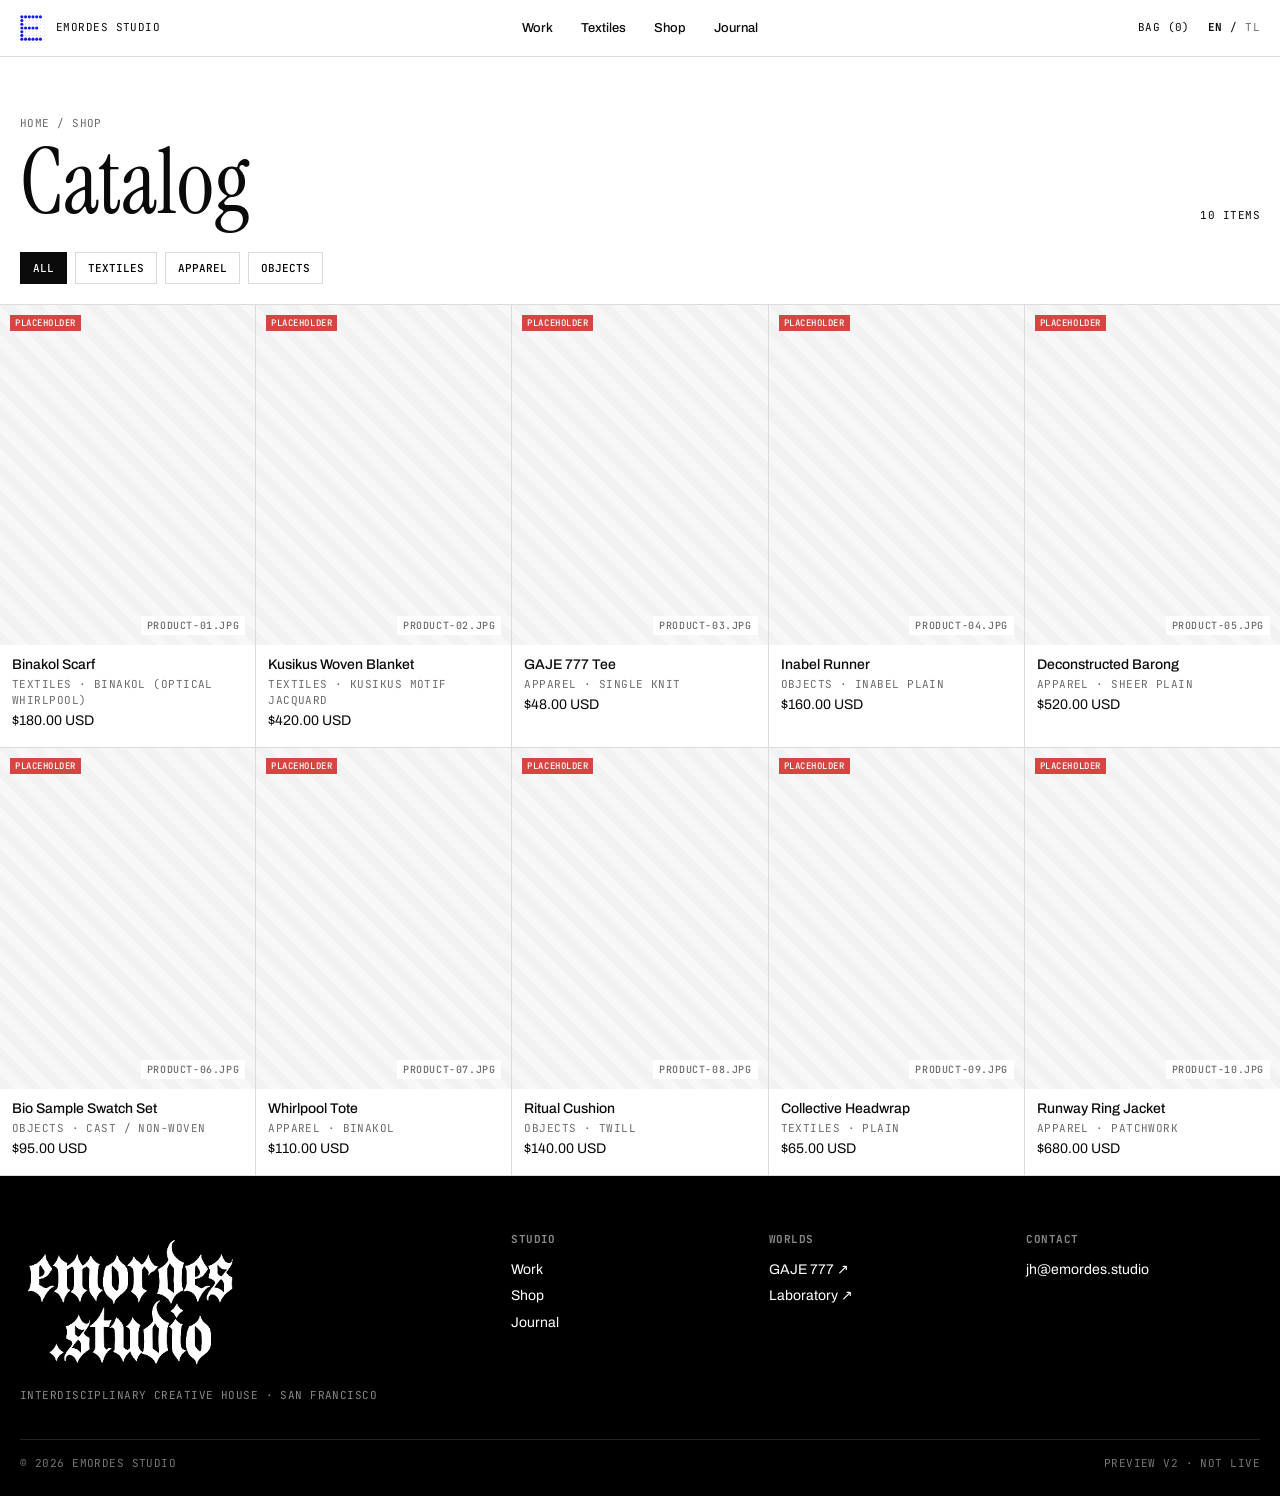
==== catalog.html @ fd935b76 "Emordes Studio preview v2 (APT style)" ====
<!doctype html>
<html lang="en">
<head>
<meta charset="utf-8">
<meta name="viewport" content="width=device-width,initial-scale=1">
<title>Shop · Emordes Studio</title>
<link rel="stylesheet" href="styles.css">
<script src="app.js" defer></script>
</head>
<body data-page="catalog">
<main id="main">
 <div class="pagehead"><div><p class="mono crumb"><a href="home.html">Home</a> / Shop</p><h1>Catalog</h1></div><span class="mono" id="count"></span></div>
 <div class="filters" role="group" aria-label="Filter by category">
  <button data-c="All">All</button><button data-c="Textiles">Textiles</button><button data-c="Apparel">Apparel</button><button data-c="Objects">Objects</button>
 </div>
 <div class="grid5" id="grid"></div>
</main>
</body>
</html>
---- styles.css ----
@import url('https://fonts.googleapis.com/css2?family=Archivo:wght@400;500;700;900&family=Instrument+Serif:ital@0;1&family=JetBrains+Mono:wght@400;500&display=swap');
:root{--bg:#fff;--g1:#F7F7F7;--g2:#F2F2F2;--ink:#0a0a0a;--mute:#6b6b6b;--line:#dcdcdc;--cobalt:#141BF2;--red:#D64541;
--sans:'Archivo',sans-serif;--mono:'JetBrains Mono',monospace;--serif:'Instrument Serif',serif}
*{box-sizing:border-box}
html{scroll-behavior:smooth}
body{margin:0;background:var(--bg);color:var(--ink);font-family:var(--sans);font-size:14px;line-height:1.45;-webkit-font-smoothing:antialiased}
a{color:inherit;text-decoration:none}
img{display:block;max-width:100%}
.mono{font-family:var(--mono);font-size:11px;letter-spacing:.04em;text-transform:uppercase}
.skip{position:absolute;left:-999px}.skip:focus{left:8px;top:8px;background:#000;color:#fff;padding:8px;z-index:99}
:focus-visible{outline:2px solid var(--cobalt);outline-offset:2px}

/* header */
.hdr{position:sticky;top:0;z-index:50;background:rgba(255,255,255,.96);backdrop-filter:blur(8px);border-bottom:1px solid var(--line)}
.hdr-in{display:grid;grid-template-columns:1fr auto 1fr;align-items:center;height:56px;padding:0 20px}
.mark{display:flex;align-items:center;gap:10px}
.mark svg{width:26px;height:26px}
.mark .mono{color:var(--ink)}
.nav{display:flex;gap:28px}
.nav a,.nav button{font:500 13px var(--sans);background:none;border:0;padding:4px 0;cursor:pointer;color:var(--ink);border-bottom:1px solid transparent}
.nav a:hover,.nav button:hover,.nav button[aria-expanded=true]{border-color:var(--ink)}
.util{display:flex;justify-content:flex-end;gap:18px;align-items:center}
.util .lang b{color:var(--ink)}.util .lang span{color:var(--mute)}
.burger{display:none;background:none;border:0;font:inherit;cursor:pointer}
.mega{position:absolute;left:0;right:0;top:56px;background:#fff;border-bottom:1px solid var(--line);display:none;grid-template-columns:repeat(4,1fr) 1.3fr;gap:24px;padding:28px 20px 36px}
.mega.open{display:grid;animation:drop .25s ease}
@keyframes drop{from{opacity:0;transform:translateY(-6px)}}
.mega h4{margin:0 0 14px;color:var(--mute)}
.mega ul{list-style:none;margin:0;padding:0;display:grid;gap:7px}
.mega li a{font-size:15px}.mega li a:hover{color:var(--cobalt)}
.mega .search{display:flex;border-bottom:1px solid var(--ink);align-items:center}
.mega .search input{flex:1;border:0;font:400 22px var(--serif);padding:6px 0;outline:none;background:none}
.mega .feat{background:var(--g2);aspect-ratio:4/3;position:relative;overflow:hidden}
.mega .feat img{width:100%;height:100%;object-fit:cover}
.mega .feat span{position:absolute;left:10px;bottom:10px;background:#fff;padding:3px 6px}

/* placeholders */
.ph{position:relative;background:repeating-linear-gradient(45deg,var(--g2) 0 10px,var(--g1) 10px 20px);overflow:hidden}
.ph>img{opacity:0}
.ph::after{content:attr(data-ph);position:absolute;inset:auto 10px 10px auto;font:500 10px var(--mono);letter-spacing:.06em;color:var(--mute);background:#fff;padding:3px 6px;text-transform:uppercase}

/* hero */
.hero{position:relative;height:calc(100vh - 56px);min-height:520px;max-height:900px;overflow:hidden;background:#111;color:#fff}
.hero .slide{position:absolute;inset:0;opacity:0;transition:opacity .9s ease}
.hero .slide.on{opacity:1}
.hero .slide img{width:100%;height:100%;object-fit:cover;transform:scale(1.04);transition:transform 6s ease}
.hero .slide.on img{transform:scale(1)}
.hero .slide::before{content:"";position:absolute;inset:0;background:linear-gradient(180deg,transparent 45%,rgba(0,0,0,.55));z-index:1}
.hero .tint{position:absolute;inset:0;background:var(--red);mix-blend-mode:multiply;opacity:.18;z-index:1}
.hero .cap{position:absolute;left:20px;right:20px;bottom:64px;z-index:2;display:flex;justify-content:space-between;align-items:flex-end;gap:20px}
.hero h2{font:400 clamp(44px,8vw,120px)/.9 var(--serif);margin:0;letter-spacing:-.01em}
.hero .cap a.btn{border:1px solid #fff;padding:10px 16px;white-space:nowrap}
.hero .cap a.btn:hover{background:#fff;color:#000}
.ind{position:absolute;left:20px;right:20px;bottom:24px;z-index:3;display:grid;grid-template-columns:repeat(3,1fr);gap:12px}
.ind button{background:none;border:0;color:#fff;text-align:left;padding:10px 0 0;cursor:pointer;position:relative;font:500 11px var(--mono);letter-spacing:.05em;text-transform:uppercase;opacity:.6}
.ind button::before{content:"";position:absolute;top:0;left:0;right:0;height:2px;background:rgba(255,255,255,.3)}
.ind button::after{content:"";position:absolute;top:0;left:0;height:2px;width:0;background:#fff}
.ind button.on{opacity:1}.ind button.on::after{animation:fill 6s linear forwards}
@keyframes fill{to{width:100%}}

/* sections */
.sec{padding:72px 20px}
.sec-h{display:flex;justify-content:space-between;align-items:baseline;margin-bottom:24px;gap:16px}
.sec-h h3{font:700 13px var(--sans);text-transform:uppercase;letter-spacing:.06em;margin:0}
.sec-h .ctrl button{background:#fff;border:1px solid var(--ink);width:36px;height:36px;cursor:pointer;font:16px var(--mono)}
.sec-h .ctrl button:hover{background:var(--ink);color:#fff}
.gray{background:var(--g2)}
.rail{display:grid;grid-auto-flow:column;grid-auto-columns:minmax(260px,22%);gap:12px;overflow-x:auto;scroll-snap-type:x mandatory;scrollbar-width:none;padding-bottom:4px}
.rail::-webkit-scrollbar{display:none}
.card{scroll-snap-align:start;background:#fff;display:flex;flex-direction:column}
.card .im{aspect-ratio:4/5;overflow:hidden}
.card .im img{width:100%;height:100%;object-fit:cover;transition:transform .6s ease}
.card:hover .im img{transform:scale(1.04)}
.card .meta{padding:12px;display:flex;justify-content:space-between;gap:8px;border-top:1px solid var(--line)}
.card .meta b{font-weight:500}

.tri{display:grid;grid-template-columns:repeat(3,1fr);gap:1px;background:var(--line);border-top:1px solid var(--line);border-bottom:1px solid var(--line)}
.tri a{background:#fff;position:relative;aspect-ratio:3/4;overflow:hidden;display:flex;flex-direction:column;justify-content:space-between;padding:20px}
.tri a .pv{position:absolute;inset:0;opacity:0;transition:opacity .4s ease}
.tri a .pv img,.tri a .pv video{width:100%;height:100%;object-fit:cover}
.tri a:hover .pv,.tri a:focus-visible .pv{opacity:1}
.tri a .t{position:relative;z-index:1;font:400 clamp(30px,3.4vw,52px)/1 var(--serif);transition:color .3s}
.tri a:hover .t,.tri a:hover .mono{color:#fff}
.tri a .mono{position:relative;z-index:1;transition:color .3s;display:flex;justify-content:space-between}

.state{position:relative;min-height:80vh;display:grid;place-items:center;overflow:hidden;background:var(--g1);perspective:1200px}
.swatch{position:absolute;width:min(46vw,440px);aspect-ratio:1;transform-style:preserve-3d;animation:spin 28s linear infinite}
.swatch i{position:absolute;inset:0;background:
 repeating-linear-gradient(90deg,rgba(214,69,65,.85) 0 6px,transparent 6px 14px,rgba(10,10,10,.85) 14px 16px,transparent 16px 24px),
 repeating-linear-gradient(0deg,rgba(20,27,242,.75) 0 4px,#efe9df 4px 12px,rgba(10,10,10,.6) 12px 13px,#efe9df 13px 22px);
 box-shadow:0 40px 80px rgba(0,0,0,.15)}
.swatch i:nth-child(2){transform:rotateY(90deg) scale(.9);opacity:.5}
@keyframes spin{from{transform:rotateX(62deg) rotateZ(0)}to{transform:rotateX(62deg) rotateZ(360deg)}}
.state blockquote{position:relative;z-index:1;margin:0;text-align:center;font:400 clamp(40px,6.5vw,96px)/.98 var(--serif);max-width:12ch;mix-blend-mode:multiply}
.state blockquote em{color:var(--red)}
.state .mono{position:absolute;bottom:24px;left:20px;right:20px;display:flex;justify-content:space-between;z-index:1}

.look{display:grid;grid-template-columns:1.2fr 1fr;gap:0;border-top:1px solid var(--line)}
.look .im{position:relative;min-height:640px}
.look .im img{position:absolute;inset:0;width:100%;height:100%;object-fit:cover}
.look .im .dot{position:absolute;width:22px;height:22px;border-radius:50%;background:#fff;border:6px solid var(--cobalt);z-index:2}
.look .list{padding:48px 40px;display:flex;flex-direction:column}
.look h3{font:400 52px/1 var(--serif);margin:0 0 32px}
.look ol{list-style:none;margin:0;padding:0;border-top:1px solid var(--ink)}
.look li a{display:grid;grid-template-columns:64px 1fr auto;gap:16px;align-items:center;padding:14px 0;border-bottom:1px solid var(--line)}
.look li a:hover{background:var(--g1)}
.look li .th{aspect-ratio:1}.look li .th img{width:100%;height:100%;object-fit:cover}

/* catalog */
.filters{display:flex;gap:8px;flex-wrap:wrap;padding:0 20px 20px}
.filters button{font:500 11px var(--mono);text-transform:uppercase;border:1px solid var(--line);background:#fff;padding:8px 12px;cursor:pointer}
.filters button[aria-pressed=true]{background:var(--ink);color:#fff;border-color:var(--ink)}
.grid5{display:grid;grid-template-columns:repeat(5,1fr);gap:1px;background:var(--line);border-top:1px solid var(--line);border-bottom:1px solid var(--line)}
.item{background:#fff;display:flex;flex-direction:column}
.item .im{position:relative;aspect-ratio:3/4;background:var(--g1);overflow:hidden}
.item .im>div{position:absolute;inset:0}
.item .im img{width:100%;height:100%;object-fit:cover}
.item .im .b{opacity:0;transition:opacity .35s}
.item:hover .im .b,.item:focus-visible .im .b{opacity:1}
.item .info{padding:10px 12px 16px;display:grid;gap:2px}
.item .info b{font-weight:500}
.tag{display:inline-block;background:var(--red);color:#fff;padding:2px 5px;font:500 9px var(--mono);letter-spacing:.06em;position:absolute;top:10px;left:10px;z-index:2}
.pagehead{padding:48px 20px 28px;display:flex;justify-content:space-between;align-items:flex-end;gap:20px}
.pagehead h1{font:400 clamp(48px,7vw,104px)/.9 var(--serif);margin:0}

/* product */
.pdp{display:grid;grid-template-columns:1fr 1.5fr 1fr;align-items:start;border-top:1px solid var(--line)}
.pdp .l,.pdp .r{position:sticky;top:56px;padding:28px 20px;max-height:calc(100vh - 56px);overflow:auto}
.spec{width:100%;border-collapse:collapse;font:400 11px/1.5 var(--mono);text-transform:uppercase}
.spec th,.spec td{text-align:left;padding:9px 0;border-bottom:1px solid var(--line);vertical-align:top}
.spec th{color:var(--mute);font-weight:400;width:42%}
.pdp .l p{font-size:14px;margin:24px 0 0;max-width:36ch}
.stream{display:grid;gap:4px;background:var(--g2)}
.stream>div{aspect-ratio:4/5}
.stream img{width:100%;height:100%;object-fit:cover}
.crumb{color:var(--mute)}.crumb a:hover{color:var(--ink)}
.pdp h1{font:400 44px/1 var(--serif);margin:18px 0 10px}
.price{font:500 16px var(--sans);margin-bottom:28px}
.sizes{display:grid;grid-template-columns:repeat(4,1fr);gap:4px;margin:10px 0 18px}
.sizes button{border:1px solid var(--line);background:#fff;padding:12px 0;font:500 12px var(--mono);cursor:pointer}
.sizes button[aria-pressed=true]{border-color:var(--ink);background:var(--ink);color:#fff}
.add{display:block;text-align:center;background:var(--ink);color:#fff;padding:18px;font:900 13px var(--sans);letter-spacing:.12em;text-transform:uppercase}
.add:hover{background:var(--cobalt)}
.note{margin-top:14px;color:var(--mute)}

/* footer */
.ftr{background:#000;color:#fff;padding:56px 20px 24px;display:grid;grid-template-columns:2fr 1fr 1fr 1fr;gap:24px}
.ftr img{width:220px}
.ftr h4{margin:0 0 12px;color:#888}
.ftr ul{list-style:none;padding:0;margin:0;display:grid;gap:6px}
.ftr a:hover{color:var(--red)}
.ftr .bar{grid-column:1/-1;border-top:1px solid #222;padding-top:16px;display:flex;justify-content:space-between;color:#777}

.reveal{opacity:0;transform:translateY(16px);transition:opacity .8s ease,transform .8s ease}
.reveal.in{opacity:1;transform:none}

@media (max-width:1000px){
 .grid5{grid-template-columns:repeat(3,1fr)}
 .rail{grid-auto-columns:minmax(240px,40%)}
 .mega{grid-template-columns:1fr 1fr}
 .mega .feat{display:none}
}
@media (max-width:760px){
 .hdr-in{grid-template-columns:auto 1fr auto;height:52px;padding:0 14px}
 .nav{display:none;position:absolute;top:52px;left:0;right:0;background:#fff;flex-direction:column;gap:0;border-bottom:1px solid var(--line)}
 .nav.open{display:flex}
 .nav a,.nav button{padding:14px;border-bottom:1px solid var(--line);text-align:left;font-size:16px}
 .burger{display:block}
 .util{gap:12px}.util .lang{display:none}
 .mega{top:52px;grid-template-columns:1fr 1fr;max-height:calc(100vh - 52px);overflow:auto}
 .hero{height:78vh;min-height:480px}
 .hero .cap{flex-direction:column;align-items:flex-start;bottom:70px;left:14px}
 .ind{left:14px;right:14px}
 .sec{padding:48px 14px}
 .rail{grid-auto-columns:78%}
 .tri{grid-template-columns:1fr}.tri a{aspect-ratio:16/10}
 .tri a .pv{opacity:.85}.tri a .t,.tri a .mono{color:#fff}
 .look{grid-template-columns:1fr}.look .im{min-height:420px}.look .list{padding:32px 14px}
 .grid5{grid-template-columns:repeat(2,1fr)}
 .filters,.pagehead{padding-left:14px;padding-right:14px}
 .pdp{grid-template-columns:1fr}
 .pdp .l,.pdp .r{position:static;max-height:none;padding:20px 14px}
 .pdp .r{order:-1}.stream{order:0}.pdp .l{order:1}
 .stream{grid-auto-flow:column;grid-auto-columns:88%;overflow-x:auto;scroll-snap-type:x mandatory}
 .stream>div{scroll-snap-align:start}
 .ftr{grid-template-columns:1fr 1fr}.ftr>div:first-child{grid-column:1/-1}
}
@media (prefers-reduced-motion:reduce){*{animation:none!important;transition:none!important}}
.look .im .phw{position:absolute;inset:0}.hero .slide .phw{position:absolute;inset:0}
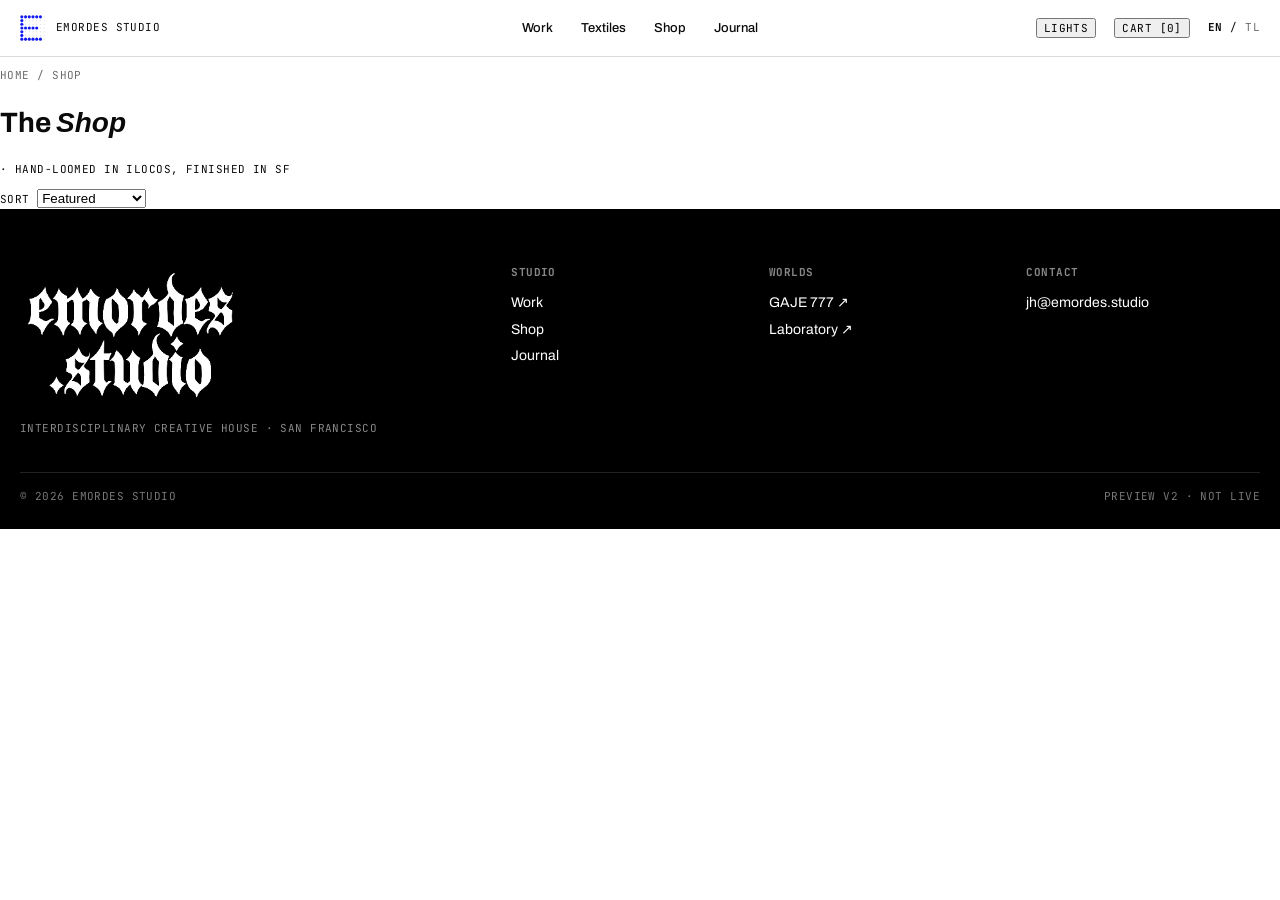
==== commit 33c24ebb: "Shop restructure: catalog.html" ====
--- a/catalog.html
+++ b/catalog.html
@@ -4,16 +4,30 @@
 <meta charset="utf-8">
 <meta name="viewport" content="width=device-width,initial-scale=1">
 <title>Shop · Emordes Studio</title>
+<script>try{if(localStorage.ems_lights==='off')document.documentElement.classList.add('off')}catch(e){}</script>
 <link rel="stylesheet" href="styles.css">
+<link rel="stylesheet" href="shop.css">
 <script src="app.js" defer></script>
+<script src="shop.js" defer></script>
 </head>
 <body data-page="catalog">
-<main id="main">
- <div class="pagehead"><div><p class="mono crumb"><a href="home.html">Home</a> / Shop</p><h1>Catalog</h1></div><span class="mono" id="count"></span></div>
- <div class="filters" role="group" aria-label="Filter by category">
-  <button data-c="All">All</button><button data-c="Textiles">Textiles</button><button data-c="Apparel">Apparel</button><button data-c="Objects">Objects</button>
+<main id="main" class="shop">
+ <div class="shead">
+  <div><p class="mono crumb"><a href="home.html">Home</a> / Shop</p><h1>The <em>Shop</em></h1></div>
+  <p class="mono smeta"><span id="count"></span> · Hand-loomed in Ilocos, finished in SF</p>
  </div>
- <div class="grid5" id="grid"></div>
+ <nav class="subcats" id="subcats" aria-label="Shop categories"></nav>
+ <div class="bar2" id="bar2">
+  <div class="fx" id="fx"></div>
+  <div class="bar2r">
+   <label class="mono sortl">Sort <select id="sort"><option value="feat">Featured</option><option value="new">Newest</option><option value="lo">Price low–high</option><option value="hi">Price high–low</option></select></label>
+   <div class="view mono" role="group" aria-label="Products per row" id="view"></div>
+  </div>
+ </div>
+ <div class="chips" id="chips"></div>
+ <div class="pgrid" id="grid"></div>
 </main>
+<aside class="drawer" id="filters" aria-label="All filters" hidden><div class="dh"><b class="mono">All filters</b><button class="x mono" data-close>Close ✕</button></div><div class="db" id="fbody"></div><div class="df"><button class="mono ghost" id="fclear">Clear all</button><button class="mono solid" data-close>Show <span id="fcount"></span> results</button></div></aside>
+<div class="scrim" id="scrim" hidden></div>
 </body>
 </html>
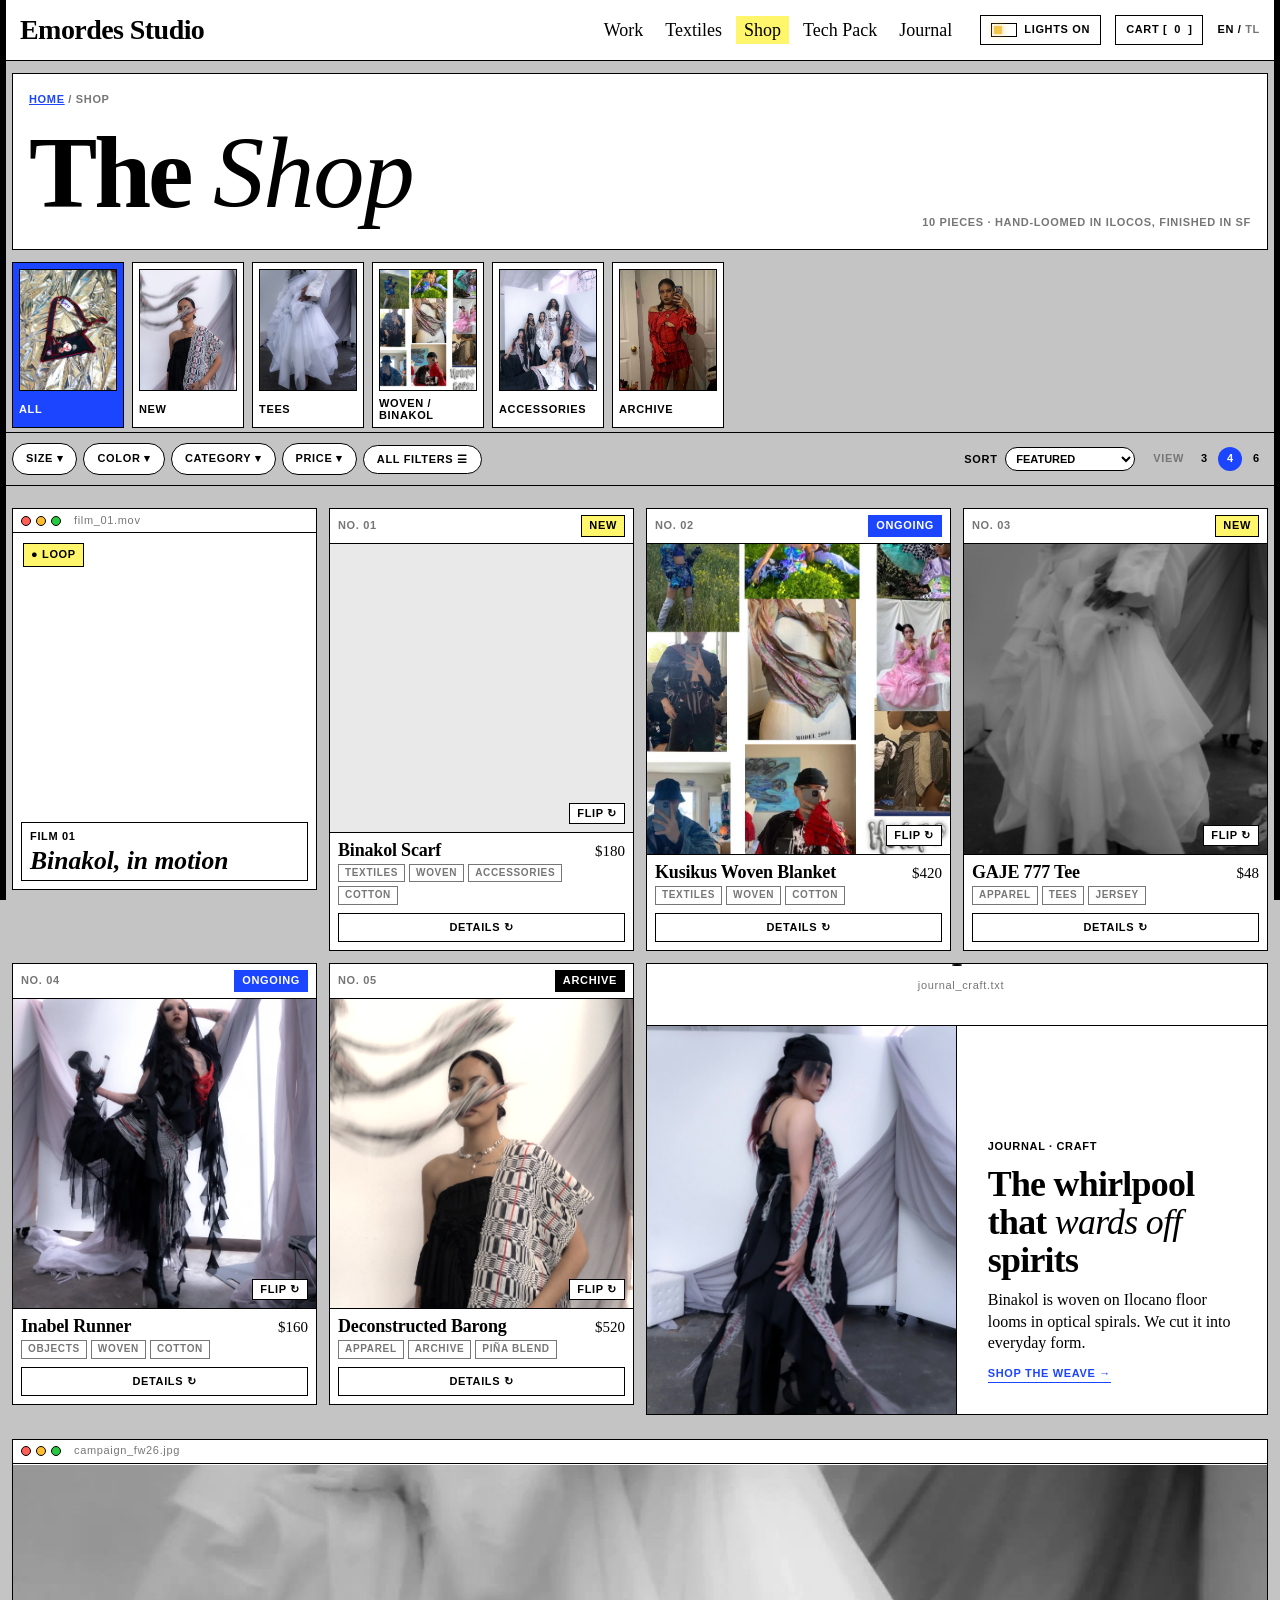
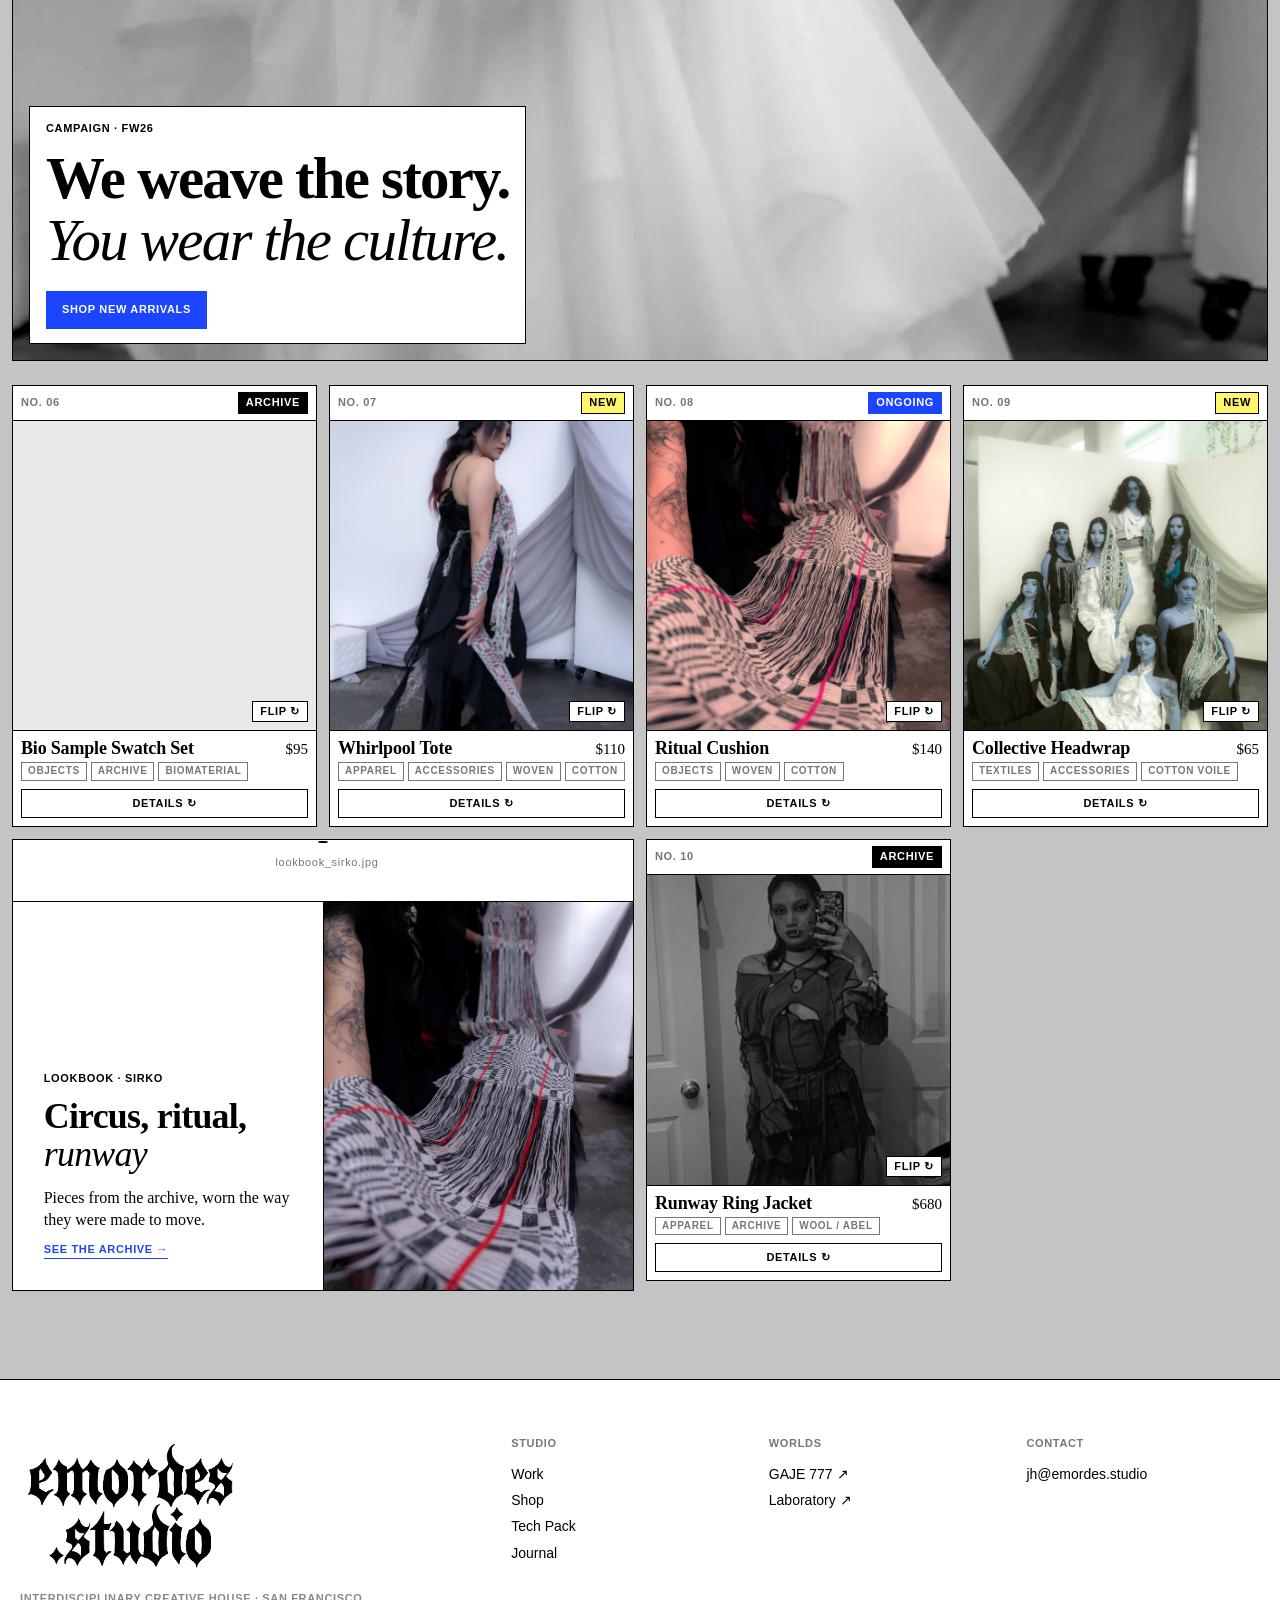
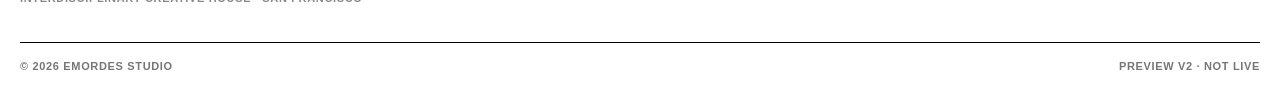
==== commit e2666fc0: "Restyle shop brutalism" ====
--- a/catalog.html
+++ b/catalog.html
@@ -9,6 +9,7 @@
 <link rel="stylesheet" href="shop.css">
 <script src="app.js" defer></script>
 <script src="shop.js" defer></script>
+<link rel="stylesheet" href="brutal.css">
 </head>
 <body data-page="catalog">
 <main id="main" class="shop">
--- a/shop.css
+++ b/shop.css
@@ -0,0 +1,157 @@
+/* ---------- shop layer ---------- */
+:root{--card:#EFEDE8;--paper:#fff;--spot:transparent;transition:background .5s}
+html.off{--bg:#0b0b0b;--g1:#141414;--g2:#1a1a1a;--ink:#f1eee8;--mute:#8d8a85;--line:#262626;--card:#111;--paper:#0b0b0b}
+html.off body{background:var(--bg);color:var(--ink)}
+body{transition:background .5s,color .5s}
+html.off .hdr{background:rgba(11,11,11,.92)}
+html.off .mega{background:#0b0b0b}
+html.off .mark .mono,html.off .nav a,html.off .nav button{color:var(--ink)}
+html.off .ftr{filter:none}
+
+/* header utils */
+.lights,.cartbtn{background:none;border:0;font:inherit;color:inherit;cursor:pointer;padding:4px 0;display:flex;align-items:center;gap:7px;text-transform:uppercase;letter-spacing:.04em}
+.lights i{width:26px;height:14px;border-radius:9px;border:1px solid currentColor;position:relative;transition:.3s}
+.lights i::after{content:"";position:absolute;top:2px;left:2px;width:8px;height:8px;border-radius:50%;background:#f3c64b;box-shadow:0 0 8px #f3c64b;transition:.3s}
+html.off .lights i::after{left:14px;background:#555;box-shadow:none}
+.cartbtn.bump{animation:bump .35s}
+@keyframes bump{50%{transform:scale(1.12)}}
+@media(max-width:760px){.lights span{display:none}.util .lang{display:none}}
+
+/* page head */
+.shop{padding:0 0 64px}
+.shead{display:flex;justify-content:space-between;align-items:flex-end;gap:16px;padding:28px 20px 18px;flex-wrap:wrap}
+.shead h1{margin:6px 0 0;font:900 clamp(40px,7vw,88px)/.9 var(--sans);letter-spacing:-.04em;text-transform:uppercase}
+.shead h1 em{font:italic 400 1em var(--serif);text-transform:none;letter-spacing:-.01em}
+.smeta{color:var(--mute);margin:0}
+.crumb{margin:0;color:var(--mute)}
+
+/* aritzia subcategory thumbs */
+.subcats{display:flex;gap:14px;padding:4px 20px 22px;overflow-x:auto;scrollbar-width:none}
+.subcats::-webkit-scrollbar{display:none}
+.sc{flex:0 0 auto;background:none;border:0;padding:0;cursor:pointer;color:var(--ink);display:grid;gap:8px;justify-items:start;width:112px;text-align:left}
+.sc .st{display:block;width:112px;aspect-ratio:4/5;overflow:hidden;background:var(--card);outline:1px solid transparent;outline-offset:3px;transition:outline-color .2s}
+.sc img{width:100%;height:100%;object-fit:cover;transition:transform .5s}
+.sc:hover img{transform:scale(1.06)}
+.sc[aria-current=true] .st{outline-color:var(--ink)}
+.sc[aria-current=true] .mono{border-bottom:1px solid var(--ink)}
+@media(max-width:760px){.sc,.sc .st{width:84px}}
+
+/* exposed filter bar */
+.bar2{position:sticky;top:56px;z-index:30;background:var(--bg);border-top:1px solid var(--line);border-bottom:1px solid var(--line);display:flex;justify-content:space-between;align-items:center;gap:12px;padding:8px 20px;flex-wrap:wrap;transition:background .5s}
+.fx{display:flex;gap:6px;flex-wrap:wrap;align-items:center}
+.dd{position:relative}
+.dd summary,.allf{list-style:none;cursor:pointer;border:1px solid var(--line);border-radius:99px;padding:7px 13px;background:none;color:var(--ink);font-family:var(--mono)}
+.dd summary::-webkit-details-marker{display:none}
+.dd summary::after{content:" ▾";color:var(--mute)}
+.dd[open] summary,.dd summary:hover,.allf:hover{border-color:var(--ink)}
+.dd em{font-style:normal;color:var(--red)}
+.pop{position:absolute;top:calc(100% + 6px);left:0;z-index:40;background:var(--bg);border:1px solid var(--line);padding:12px;min-width:190px;display:grid;gap:4px;box-shadow:0 10px 30px rgba(0,0,0,.12);animation:drop .2s}
+.opt{display:flex;align-items:center;gap:9px;padding:5px 2px;cursor:pointer;font-size:13px}
+.opt input{accent-color:var(--ink);width:15px;height:15px}
+.dot{display:inline-block;width:11px;height:11px;border-radius:50%;margin-right:7px;vertical-align:-1px;border:1px solid rgba(128,128,128,.4)}
+.bar2r{display:flex;gap:18px;align-items:center}
+.sortl select{font:inherit;text-transform:uppercase;background:none;color:var(--ink);border:0;border-bottom:1px solid var(--line);padding:3px 2px;margin-left:4px}
+.sortl option{color:#000}
+.view{display:flex;gap:2px;align-items:center}
+.view span{color:var(--mute);margin-right:6px}
+.view button{font:inherit;background:none;border:0;color:var(--mute);cursor:pointer;width:24px;height:24px}
+.view button[aria-pressed=true]{color:var(--ink);text-decoration:underline;text-underline-offset:4px}
+@media(max-width:760px){.dd:nth-child(3),.dd:nth-child(4){display:none}.bar2{padding:8px 12px}.sortl{font-size:10px}}
+.chips{display:flex;gap:6px;flex-wrap:wrap;padding:10px 20px 0}
+.chip{border:0;background:var(--g2);color:var(--ink);padding:6px 11px;border-radius:99px;cursor:pointer}
+.chip.clr{background:none;text-decoration:underline}
+
+/* grid */
+.pgrid{display:grid;grid-template-columns:repeat(var(--cols,4),minmax(0,1fr));gap:28px 12px;padding:18px 20px 0;grid-auto-flow:dense}
+@media(max-width:760px){.pgrid{gap:22px 8px;padding:14px 8px 0}}
+.pc{display:flex;flex-direction:column;gap:8px;min-width:0;animation:rise .55s both var(--d)}
+@keyframes rise{from{opacity:0;transform:translateY(14px)}}
+.cm{position:relative;display:block;aspect-ratio:4/5;overflow:hidden;background:var(--card)}
+.cm img{position:absolute;inset:0;width:100%;height:100%;object-fit:cover;transition:opacity .45s,transform .8s,filter .4s}
+.cm .i2{opacity:0}
+@media(hover:hover){.pc:hover .i2{opacity:1;transform:scale(1.03)}.pc:hover .i1{opacity:0}}
+.flag{position:absolute;top:10px;left:10px;z-index:3;background:var(--paper);color:var(--ink);padding:3px 7px}
+.spot{position:absolute;inset:0;z-index:2;pointer-events:none;opacity:0;transition:opacity .5s;
+ background:radial-gradient(circle at var(--x,50%) var(--y,35%),transparent 0 28%,rgba(0,0,0,.85) 75%)}
+html.off .spot{opacity:1}
+html.off .cm{box-shadow:0 30px 40px -30px rgba(255,230,180,.18)}
+html.off .cm::before{content:"";position:absolute;left:50%;top:-30%;width:120%;height:60%;transform:translateX(-50%);z-index:2;pointer-events:none;background:radial-gradient(ellipse at center,rgba(255,236,200,.22),transparent 65%)}
+.qa{min-height:34px}
+.qadd,.szs button{width:100%;font:inherit;text-transform:uppercase;cursor:pointer;background:none;color:var(--ink);border:1px solid var(--line);padding:9px;transition:background .2s,color .2s}
+.qadd:hover{background:var(--ink);color:var(--bg);border-color:var(--ink)}
+.szs{display:flex;gap:4px}.szs[hidden],.qadd[hidden]{display:none}.szs:not([hidden]){animation:drop .2s}
+.szs button{padding:9px 0}.szs button:hover{background:var(--ink);color:var(--bg)}
+.szs .xs{flex:0 0 32px;color:var(--mute)}
+.ct{display:flex;justify-content:space-between;gap:10px;font-size:13px}
+.ct b{font-weight:500}
+.sw{display:flex;gap:6px;align-items:center}
+.swb{width:13px;height:13px;border-radius:50%;padding:0;cursor:pointer;border:1px solid rgba(128,128,128,.45);outline:1px solid transparent;outline-offset:2px}
+.swb[aria-pressed=true]{outline-color:var(--ink)}
+.sw .mono{color:var(--mute);margin-left:4px;font-size:10px}
+.pgrid[data-cols="6"] .ct,.pgrid[data-cols="6"] .sw .mono{font-size:11px}
+.pgrid[data-cols="6"] .qadd{font-size:9.5px;padding:7px 2px}
+
+/* media tile (ken burns loop) */
+.tile{position:relative;overflow:hidden;background:var(--card);color:var(--ink)}
+.media{aspect-ratio:4/5;align-self:start;color:#fff}
+.kb img{position:absolute;inset:0;width:100%;height:100%;object-fit:cover;opacity:0;animation:kb 15s infinite}
+.kb img:nth-child(2){animation-delay:5s}.kb img:nth-child(3){animation-delay:10s}
+@keyframes kb{0%{opacity:0;transform:scale(1.15) translate(2%,1%)}6%{opacity:1}33%{opacity:1}40%{opacity:0;transform:scale(1) translate(-2%,-1%)}100%{opacity:0}}
+.media::after{content:"";position:absolute;inset:0;background:linear-gradient(transparent 55%,rgba(0,0,0,.6))}
+.live{position:absolute;top:10px;left:10px;z-index:2;background:rgba(0,0,0,.45);padding:3px 7px}
+.mcap{position:absolute;left:12px;bottom:12px;right:12px;z-index:2;display:grid;gap:3px}
+.mcap b{font:italic 400 clamp(20px,2.2vw,30px)/1 var(--serif)}
+@media(prefers-reduced-motion:reduce){.kb img{animation:none}.kb img:first-child{opacity:1}}
+
+/* editorial 2-cell */
+.ed{grid-column:span 2;display:grid;grid-template-columns:1fr 1fr;align-self:start}
+.ed img{width:100%;height:100%;aspect-ratio:4/5;object-fit:cover}
+.ed>div{padding:clamp(16px,2.4vw,36px);display:flex;flex-direction:column;justify-content:flex-end;gap:12px}
+.ed h3{margin:0;font:900 clamp(22px,2.6vw,40px)/.95 var(--sans);letter-spacing:-.03em;text-transform:uppercase}
+.ed h3 em{font:italic 400 1em var(--serif);text-transform:none}
+.ed p{margin:0;color:var(--mute);max-width:34ch}
+.ed .u{border-bottom:1px solid currentColor;align-self:flex-start}
+.ed.rev img{order:2}
+.pgrid[data-cols="1"] .ed{grid-column:auto;grid-template-columns:1fr}
+.pgrid[data-cols="1"] .ed img{order:0}
+@media(max-width:760px){.pgrid[data-cols="2"] .ed{grid-template-columns:1fr}.pgrid[data-cols="2"] .ed img{order:0;aspect-ratio:16/10}}
+.pgrid[data-cols="6"] .ed h3{font-size:20px}.pgrid[data-cols="6"] .ed p{display:none}
+
+/* aritzia campaign banner */
+.camp{grid-column:1/-1;position:relative;height:clamp(380px,62vh,640px);overflow:hidden;margin:20px -20px;background:#000;color:#fff}
+@media(max-width:760px){.camp{margin:12px -8px;height:72vh}}
+.camp img{width:100%;height:100%;object-fit:cover;opacity:.78;animation:kb2 20s ease-in-out infinite alternate}
+@keyframes kb2{to{transform:scale(1.08)}}
+.cc{position:absolute;left:clamp(20px,5vw,72px);bottom:clamp(24px,6vw,72px);display:grid;gap:16px;justify-items:start}
+.camp h2{margin:0;font:900 clamp(34px,6vw,84px)/.92 var(--sans);letter-spacing:-.04em;text-transform:uppercase}
+.camp h2 em{font:italic 400 1em var(--serif);text-transform:none}
+.cc a{background:#fff;color:#000;padding:11px 16px}
+.cc a:hover{background:var(--red);color:#fff}
+.none{grid-column:1/-1;padding:40px 0;color:var(--mute)}
+.none button{font:inherit;background:none;border:0;color:var(--ink);text-decoration:underline;cursor:pointer}
+
+/* drawers */
+.scrim{position:fixed;inset:0;z-index:80;background:rgba(0,0,0,.4);opacity:0;transition:opacity .3s}
+.cart-open .scrim,.filters-open .scrim{opacity:1}
+.drawer{position:fixed;top:0;right:0;bottom:0;z-index:90;width:min(420px,100vw);background:var(--bg);color:var(--ink);display:flex;flex-direction:column;transform:translateX(100%);transition:transform .35s cubic-bezier(.2,.8,.2,1);border-left:1px solid var(--line)}
+#filters{left:0;right:auto;transform:translateX(-100%);border-left:0;border-right:1px solid var(--line)}
+.cart-open #cart,.filters-open #filters{transform:none}
+.dh{display:flex;justify-content:space-between;align-items:center;padding:18px 20px;border-bottom:1px solid var(--line)}
+.x{background:none;border:0;color:var(--ink);cursor:pointer}
+.db{flex:1;overflow:auto;margin:0;padding:12px 20px;list-style:none}
+.db fieldset{border:0;border-bottom:1px solid var(--line);padding:12px 0;margin:0;display:grid;grid-template-columns:1fr 1fr;gap:2px}
+.db legend{color:var(--mute);padding:0 0 6px}
+.df{padding:16px 20px;border-top:1px solid var(--line);display:flex;gap:8px}
+.df.col{flex-direction:column}
+.solid,.ghost{flex:1;font:inherit;text-transform:uppercase;cursor:pointer;padding:14px;border:1px solid var(--ink)}
+.solid{background:var(--ink);color:var(--bg)}.ghost{background:none;color:var(--ink)}
+.tot{display:flex;justify-content:space-between;align-items:baseline;font-size:16px}
+.note{color:var(--mute);margin:0;text-align:center}
+.citems li{display:grid;grid-template-columns:72px 1fr auto;gap:12px;padding:12px 0;border-bottom:1px solid var(--line);align-items:start;font-size:13px}
+.citems li>div{display:grid;gap:4px}
+.ci{aspect-ratio:4/5;overflow:hidden;background:var(--card)}.ci img{width:100%;height:100%;object-fit:cover}
+.citems .mono{color:var(--mute);font-size:10px}
+.qty{display:flex;align-items:center;gap:10px}
+.qty button{background:none;border:1px solid var(--line);color:var(--ink);width:22px;height:22px;cursor:pointer}
+.citems .empty{display:block;color:var(--mute);border:0;padding:30px 0}
+html.off .burger,html.off .util{color:var(--ink)}
--- a/brutal.css
+++ b/brutal.css
@@ -0,0 +1,260 @@
+/* Editorial brutalism + Web 1.0 archive. Loaded last on every page. */
+:root{--bg:#C4C4C4;--paper:#FFFFFF;--card:#FFFFFF;--g1:#FFFFFF;--g2:#E9E9E9;--ink:#000;--mute:#767676;--line:#000;--cobalt:#1C45FF;--red:#1C45FF;--yel:#FFF66B;
+--sans:Helvetica,"Helvetica Neue",Arial,sans-serif;--mono:Helvetica,"Helvetica Neue",Arial,sans-serif;--serif:"Times New Roman",Times,"Liberation Serif",serif}
+html.off{--bg:#111;--paper:#1b1b1b;--card:#1b1b1b;--g1:#1b1b1b;--g2:#262626;--ink:#f4f4f4;--mute:#9a9a9a;--line:#f4f4f4;--yel:#FFF66B}
+body{background:var(--bg);color:var(--ink);font-family:var(--sans)}
+a{color:inherit}
+p a,.crumb a,.note a{color:var(--cobalt);text-decoration:underline}
+a:hover{color:var(--cobalt)}
+:focus-visible{outline:3px solid var(--cobalt);outline-offset:2px}
+.mono{font-family:var(--sans);font-size:11px;font-weight:700;letter-spacing:.06em}
+h1,h2,h3,h4{font-family:var(--serif)}
+
+/* header: wordmark left, nav right */
+.hdr{background:var(--paper);backdrop-filter:none;border-bottom:1px solid var(--line)}
+html.off .hdr{background:var(--paper)}
+.hdr-in{display:flex;gap:20px;height:60px;padding:0 20px}
+.mark{margin-right:auto}
+.mark svg{display:none}
+.mark .mono{font:700 28px/1 var(--serif);letter-spacing:-.02em;text-transform:none;color:var(--ink)}
+html.off .mark .mono{color:var(--ink)}
+.nav{gap:6px;order:2}
+.nav a,.nav button{font:400 18px/1 var(--serif);padding:5px 8px;border:0;color:var(--ink)}
+.nav a:hover,.nav button:hover,.nav button[aria-expanded=true]{background:var(--cobalt);color:#fff;border:0}
+.nav a[aria-current=page]{background:var(--yel);color:#000}
+.util{order:3;gap:14px}
+.lights,.cartbtn{padding:6px 10px;border:1px solid var(--line);background:var(--paper)}
+.lights:hover,.cartbtn:hover{background:var(--cobalt);color:#fff;border-color:var(--cobalt)}
+.lights i{border-radius:0}.lights i::after{border-radius:0}
+.burger{border:1px solid var(--line);background:var(--paper);padding:6px 10px;font-weight:700}
+.mega{background:var(--paper);border-bottom:1px solid var(--line);top:60px}
+.mega h4{font:700 11px var(--sans);text-transform:uppercase;color:var(--mute)}
+.mega li a{font:400 17px var(--serif)}.mega li a:hover{color:var(--cobalt)}
+.mega .search input{font:400 22px var(--serif);color:var(--ink)}
+.mega .feat span{border:1px solid var(--line)}
+html.off .mega{background:var(--paper)}
+.skip:focus{background:var(--yel);color:#000}
+
+/* page head */
+.shead{margin:12px 12px 0;padding:18px 16px;background:var(--paper);border:1px solid var(--line)}
+.shead h1{font:700 clamp(44px,8vw,110px)/.88 var(--serif);letter-spacing:-.03em;text-transform:none}
+.shead h1 em{font-style:italic;font-weight:400}
+.smeta{color:var(--mute)}.crumb{color:var(--mute)}
+.subcats{padding:12px 12px 4px;gap:8px}
+.sc{width:112px;background:var(--paper);border:1px solid var(--line);padding:6px;gap:6px}
+.sc .st{width:100%;outline:0;border:1px solid var(--line)}
+.sc:hover{background:var(--yel)}
+.sc[aria-current=true]{background:var(--cobalt);color:#fff}
+.sc[aria-current=true] .mono{border:0}
+@media(max-width:760px){.sc{width:92px}.sc .st{width:100%}.mark .mono{font-size:22px}.hdr-in{height:52px;padding:0 12px}}
+
+/* pill filters */
+.bar2{top:60px;background:var(--bg);border:0;border-top:1px solid var(--line);border-bottom:1px solid var(--line);padding:10px 12px}
+html.off .bar2{background:var(--bg)}
+.dd summary,.allf,.chip{border:1px solid var(--line);border-radius:99px;background:var(--paper);color:var(--ink);font-family:var(--sans);font-weight:700}
+.dd summary::after{color:inherit}
+.dd[open] summary,.dd summary:hover,.allf:hover,.chip:hover{background:var(--cobalt);color:#fff;border-color:var(--cobalt)}
+.dd em{color:inherit}
+.dd:has(input:checked) summary{background:var(--cobalt);color:#fff;border-color:var(--cobalt)}
+.chip{background:var(--cobalt);color:#fff;border-color:var(--cobalt)}
+.chip.clr{background:var(--paper);color:var(--ink);border-color:var(--line);text-decoration:none}
+.pop{background:var(--paper);border:1px solid var(--line);box-shadow:4px 4px 0 var(--line)}
+.opt:hover{background:var(--yel);color:#000}
+.opt input{accent-color:var(--cobalt)}
+.dot{border-radius:0}
+.sortl select{border:1px solid var(--line);background:var(--paper);padding:4px 6px;border-radius:99px}
+.view button{border:1px solid transparent;border-radius:99px;color:var(--ink)}
+.view button[aria-pressed=true]{background:var(--cobalt);color:#fff;text-decoration:none}
+.view button:hover{background:var(--yel);color:#000}
+.view span{color:var(--mute)}
+.chips{padding:10px 12px 0}
+
+/* grid and flip cards */
+.pgrid{padding:12px 12px 0;gap:12px}
+@media(max-width:760px){.pgrid{padding:8px 8px 0;gap:8px}}
+.pc{display:block;perspective:1400px}
+.fl{position:relative;transform-style:preserve-3d;transition:transform .65s cubic-bezier(.2,.7,.2,1);aspect-ratio:3/4.35}
+.pc.flipped .fl{transform:rotateY(180deg)}
+.ff{position:absolute;inset:0;backface-visibility:hidden;-webkit-backface-visibility:hidden;background:var(--paper);border:1px solid var(--line);display:flex;flex-direction:column;min-height:0;transition:visibility 0s .3s}
+.back{transform:rotateY(180deg);overflow:auto}
+.pc:not(.flipped) .back,.pc.flipped .front{visibility:hidden}
+.ch{display:flex;justify-content:space-between;align-items:center;gap:6px;padding:6px 8px;border-bottom:1px solid var(--line)}
+.no{color:var(--mute)}
+.stt{padding:2px 7px;border:1px solid var(--line);background:var(--paper);color:var(--ink)}
+.stt.new{background:var(--yel);color:#000}
+.stt.ongoing{background:var(--cobalt);color:#fff;border-color:var(--cobalt)}
+.stt.archive{background:#000;color:#fff}
+html.off .stt.archive{background:#f4f4f4;color:#000}
+.cm{border:0;border-bottom:1px solid var(--line);padding:0;cursor:pointer;flex:1;min-height:0;aspect-ratio:auto;position:relative;display:block;width:100%;background:var(--g2)}
+.cm:hover .flipcue{background:var(--cobalt);color:#fff}
+.flipcue{position:absolute;right:8px;bottom:8px;z-index:3;background:var(--paper);color:var(--ink);border:1px solid var(--line);padding:3px 7px}
+.ct{padding:8px 8px 4px;align-items:baseline}
+.ct b{font:700 18px/1.05 var(--serif);letter-spacing:-.01em}
+.ct span{font:400 15px var(--serif)}
+.tags{list-style:none;margin:0;padding:0 8px 8px;display:flex;gap:4px;flex-wrap:wrap}
+.tags li{border:1px solid var(--line);padding:1px 6px;color:var(--mute);border-color:var(--mute);font-size:10px}
+.flipb{margin:0 8px 8px;background:var(--paper);color:var(--ink);border:1px solid var(--line);padding:7px;cursor:pointer;font-family:var(--sans)}
+.ch .flipb{margin:0;padding:3px 8px}
+.flipb:hover{background:var(--yel);color:#000}
+.back .bd{padding:8px;display:grid;gap:8px;align-content:start;flex:1}
+.back h4{margin:0;font:700 22px/1 var(--serif)}
+.back p{margin:0;font:400 14px/1.35 var(--serif)}
+.back dl{margin:0;display:grid;grid-template-columns:auto 1fr;gap:3px 10px;border-top:1px solid var(--line);padding-top:6px}
+.back dt{color:var(--mute)}.back dd{margin:0;font-size:12px}
+.back .acts{padding:0 8px 8px;display:grid;gap:6px}
+.back .lnk{display:flex;justify-content:space-between;gap:6px;flex-wrap:wrap}
+.back .lnk a{color:var(--cobalt);text-decoration:underline;font-weight:700}
+.back .lnk a:hover{background:var(--yel);color:#000}
+.qa{min-height:0}
+.qadd,.szs button{border:1px solid var(--line);background:var(--paper);color:var(--ink);font-family:var(--sans);font-weight:700;border-radius:0}
+.qadd{background:var(--cobalt);color:#fff;border-color:var(--cobalt)}
+.qadd:hover,.szs button:hover{background:var(--yel);color:#000;border-color:var(--line)}
+.swb{border-radius:0;border-color:var(--line)}
+.swb[aria-pressed=true]{outline:2px solid var(--cobalt)}
+.sw .mono{color:var(--mute)}
+.flag{display:none}
+.spot{display:block}
+.pgrid[data-cols="6"] .ct b{font-size:14px}.pgrid[data-cols="6"] .back p{font-size:12px}
+.pgrid[data-cols="6"] .fl{aspect-ratio:3/5}
+@media(max-width:760px){.pgrid[data-cols="2"] .ct b{font-size:15px}.fl{aspect-ratio:3/4.8}}
+
+/* window chrome */
+.wbar{position:absolute;top:0;left:0;right:0;z-index:5;height:24px;background:var(--paper);color:var(--ink);border-bottom:1px solid var(--line);display:flex;align-items:center;gap:5px;padding:0 8px}
+.wbar i{width:10px;height:10px;border-radius:50%;border:1px solid #000;display:block}
+.wbar i:nth-child(1){background:#ff5f57}.wbar i:nth-child(2){background:#febc2e}.wbar i:nth-child(3){background:#28c840}
+.wbar span{margin-left:8px;color:var(--mute);text-transform:none;font-weight:400}
+
+/* tiles */
+.tile{background:var(--paper);border:1px solid var(--line)}
+.media{padding-top:0}
+.media .kb{position:absolute;inset:25px 0 0}
+.media::after{display:none}
+.live{top:34px;background:var(--yel);color:#000;border:1px solid #000}
+.mcap{background:var(--paper);color:var(--ink);border:1px solid var(--line);padding:6px 8px;left:8px;right:8px;bottom:8px}
+.mcap b{font:700 clamp(18px,2vw,26px)/1 var(--serif);font-style:italic}
+.ed{grid-template-rows:auto 1fr}
+.ed .wbar{position:static;grid-column:1/-1}
+.ed img{border-right:1px solid var(--line);aspect-ratio:4/5}
+.ed.rev img{border-right:0;border-left:1px solid var(--line)}
+.ed h3{font:700 clamp(24px,2.8vw,42px)/.95 var(--serif);letter-spacing:-.02em;text-transform:none}
+.ed h3 em{font-style:italic;font-weight:400}
+.ed p{font:400 16px/1.35 var(--serif);color:var(--ink)}
+.ed .u{color:var(--cobalt);border-color:var(--cobalt)}
+.ed:hover{background:var(--yel);color:#000}.ed:hover p{color:#000}
+html.off .ed:hover{color:#000}
+.camp{margin:12px 0;border:1px solid var(--line);background:var(--paper);height:clamp(360px,58vh,600px)}
+.camp img{position:absolute;inset:25px 0 0;height:calc(100% - 25px);opacity:1;filter:grayscale(1) contrast(1.1)}
+.camp .cc{background:var(--paper);color:var(--ink);border:1px solid var(--line);padding:14px 16px;left:16px;bottom:16px;max-width:calc(100% - 32px)}
+.camp h2{font:700 clamp(28px,4.6vw,64px)/.92 var(--serif);letter-spacing:-.03em;text-transform:none}
+.camp h2 em{font-style:italic;font-weight:400}
+.cc a{background:var(--cobalt);color:#fff}.cc a:hover{background:var(--yel);color:#000}
+.none{color:var(--ink)}
+.none button{color:var(--cobalt)}
+
+/* drawers */
+.scrim{background:rgba(0,0,0,.45)}
+.drawer{background:var(--paper);border-left:1px solid var(--line);box-shadow:-6px 0 0 var(--line)}
+#filters{border-right:1px solid var(--line);box-shadow:6px 0 0 var(--line)}
+.dh{background:var(--yel);color:#000;border-bottom:1px solid var(--line)}
+.dh b{font-size:12px}
+.x{color:#000;border:1px solid #000;padding:3px 8px;background:#fff}.x:hover{background:var(--cobalt);color:#fff}
+.db fieldset,.df,.citems li{border-color:var(--line)}
+.df{border-top:1px solid var(--line)}
+.solid{background:var(--cobalt);color:#fff;border:1px solid var(--cobalt);font-family:var(--sans);font-weight:700}
+.solid:hover{background:var(--yel);color:#000;border-color:#000}
+.ghost{background:var(--paper);color:var(--ink);border:1px solid var(--line);font-family:var(--sans);font-weight:700}
+.ghost:hover{background:var(--yel);color:#000}
+.tot b{font:700 22px var(--serif)}
+.ci{border:1px solid var(--line)}
+.citems li b{font:700 16px var(--serif)}
+.qty button{border:1px solid var(--line);background:var(--paper);color:var(--ink);border-radius:0}.qty button:hover{background:var(--yel);color:#000}
+.note{color:var(--mute)}
+
+/* home sections */
+.sec{padding:40px 12px}
+.sec-h{border:1px solid var(--line);background:var(--paper);padding:10px 12px}
+.sec-h h3{font:700 24px var(--serif);text-transform:none;letter-spacing:-.01em}
+.sec-h .ctrl button{background:var(--paper);color:var(--ink);border:1px solid var(--line);border-radius:0}
+.sec-h .ctrl button:hover{background:var(--cobalt);color:#fff}
+.gray{background:transparent}
+.card{background:var(--paper);border:1px solid var(--line)}
+.card .meta{border-top:1px solid var(--line)}
+.tri{background:var(--line);gap:1px;border:1px solid var(--line)}
+.tri a{background:var(--paper)}
+.tri a .t{font-family:var(--serif)}
+.tri a:hover{background:var(--yel)}
+.tri a:hover .t,.tri a:hover .mono{color:#fff;mix-blend-mode:normal;text-shadow:0 0 0 #000;-webkit-text-stroke:0}
+.state{background:var(--paper);border-top:1px solid var(--line);border-bottom:1px solid var(--line)}
+.state blockquote{font-family:var(--serif);mix-blend-mode:normal;color:var(--ink)}
+.state blockquote em{color:var(--cobalt)}
+.look{border:1px solid var(--line);margin:0 12px;background:var(--paper)}
+.look .im{border-right:1px solid var(--line)}
+.look h3{font-family:var(--serif)}
+.look .im .dot{border-color:var(--cobalt);border-radius:0}
+.look li a:hover{background:var(--yel);color:#000}
+.look ol{border-top:1px solid var(--line)}.look li a{border-color:var(--line)}
+.hero{border-bottom:1px solid var(--line)}
+.hero h2{font-family:var(--serif);font-weight:700}
+.hero .cap a.btn:hover{background:var(--yel);color:#000;border-color:#000}
+.add{background:var(--cobalt);color:#fff;font-family:var(--sans);border:1px solid var(--cobalt)}
+.add:hover{background:var(--yel);color:#000;border-color:#000}
+.ftr{background:var(--paper);color:var(--ink);border-top:1px solid var(--line);margin-top:24px}
+.ftr h4{color:var(--mute);font-family:var(--sans)}
+.ftr a:hover{background:var(--yel);color:#000}
+.ftr .bar{border-top:1px solid var(--line);color:var(--mute)}
+.ftr img{filter:invert(1)}
+html.off .ftr img{filter:none}
+
+/* product page */
+.pdp{border:0;gap:12px;padding:12px;grid-template-columns:1fr 1.5fr 1fr}
+.pdp .l,.pdp .r{background:var(--paper);border:1px solid var(--line);top:72px}
+.pdp h1{font:700 48px/.95 var(--serif);letter-spacing:-.03em}
+.price{font:400 22px var(--serif)}
+.spec{font-family:var(--sans)}
+.spec th,.spec td{border-color:var(--mute)}
+.stream{background:transparent;gap:12px}
+.stream>div{border:1px solid var(--line);background:var(--paper)}
+.sizes button{border:1px solid var(--line);background:var(--paper);color:var(--ink);border-radius:0;font-family:var(--sans);font-weight:700}
+.sizes button:hover{background:var(--yel);color:#000}
+.sizes button[aria-pressed=true]{background:var(--cobalt);color:#fff;border-color:var(--cobalt)}
+.pdp .l p{font-family:var(--serif);font-size:16px}
+@media(max-width:760px){.pdp{grid-template-columns:1fr;padding:8px;gap:8px}.pdp .l,.pdp .r{top:auto}}
+
+/* tech pack */
+.tp{padding:0 0 64px}
+.tp-head{margin:12px;padding:16px;background:var(--paper);border:1px solid var(--line)}
+.tp-head h1{font:700 clamp(36px,6vw,80px)/.9 var(--serif);letter-spacing:-.03em;text-transform:none}
+.tp-head h1 em{font-style:italic;font-weight:400}
+.tp-meta dt{color:var(--mute)}
+.tp-btn{border:1px solid var(--line);background:var(--paper);color:var(--ink);border-radius:99px;font-family:var(--sans);font-weight:700}
+.tp-btn:hover{background:var(--yel);color:#000}
+.tp-btn.on{background:var(--cobalt);color:#fff;border-color:var(--cobalt)}
+.tp-sel{border:0;padding:0 12px 12px}
+.tp-sel a{border:1px solid var(--line);background:var(--paper);border-radius:99px;font-weight:700}
+.tp-sel a:hover{background:var(--yel);color:#000}
+.tp-sel a[aria-current=true]{background:var(--cobalt);color:#fff;border-color:var(--cobalt)}
+.tp-sec{padding:12px 12px 0}
+.tp-sec>h2{font:700 28px/1 var(--serif);text-transform:none;letter-spacing:-.01em;background:var(--paper);border:1px solid var(--line);padding:8px 10px;margin:0 0 12px}
+.tp-sketch,.tp-panel{background:var(--paper);border:1px solid var(--line);border-radius:0}
+.tp-pin{border-radius:50%;border:1.5px solid #000;background:var(--yel);color:#000}
+.tp-pin[aria-pressed=true]{background:var(--cobalt);color:#fff;border-color:var(--cobalt)}
+.tp-panel h3{font:700 32px/1 var(--serif)}
+.tp-panel p{font-family:var(--serif);font-size:16px}
+.tp-panel dl{border-color:var(--line)}
+.tp-legend button{border:1px solid var(--line);background:var(--paper);border-radius:99px;font-family:var(--sans);font-weight:700}
+.tp-legend button[aria-pressed=true]{background:var(--cobalt);color:#fff;border-color:var(--cobalt)}
+.tp-sw{border:1px solid var(--line);background:var(--paper)}
+.tp-sw:hover{background:var(--yel);color:#000}
+.tp-tblw{border:1px solid var(--line);background:var(--paper)}
+.tp-tbl th,.tp-tbl td{border-color:var(--mute)}
+.tp-tbl thead th{background:var(--yel);color:#000;border-bottom:1px solid #000}
+.tp-tbl tbody tr:hover{background:var(--g2)}
+.tp-list{border-top:1px solid var(--line);background:var(--paper)}
+.tp-list li{padding:10px;border-color:var(--mute)}
+.tp-rdy{border:1px solid var(--line);background:var(--paper)}
+.tp-sig{border:1px solid var(--line);background:var(--paper)}
+.tp-sig.ok{border-color:var(--cobalt);background:var(--yel);color:#000}
+.tp-sig.ok .st{color:#000}
+.tp-sig input{border:1px solid var(--line);background:var(--paper);color:var(--ink);border-radius:0}
+.tp-canvas svg{background:var(--paper)}
+@media(prefers-reduced-motion:reduce){.fl{transition:none}.ff{transition:none}}
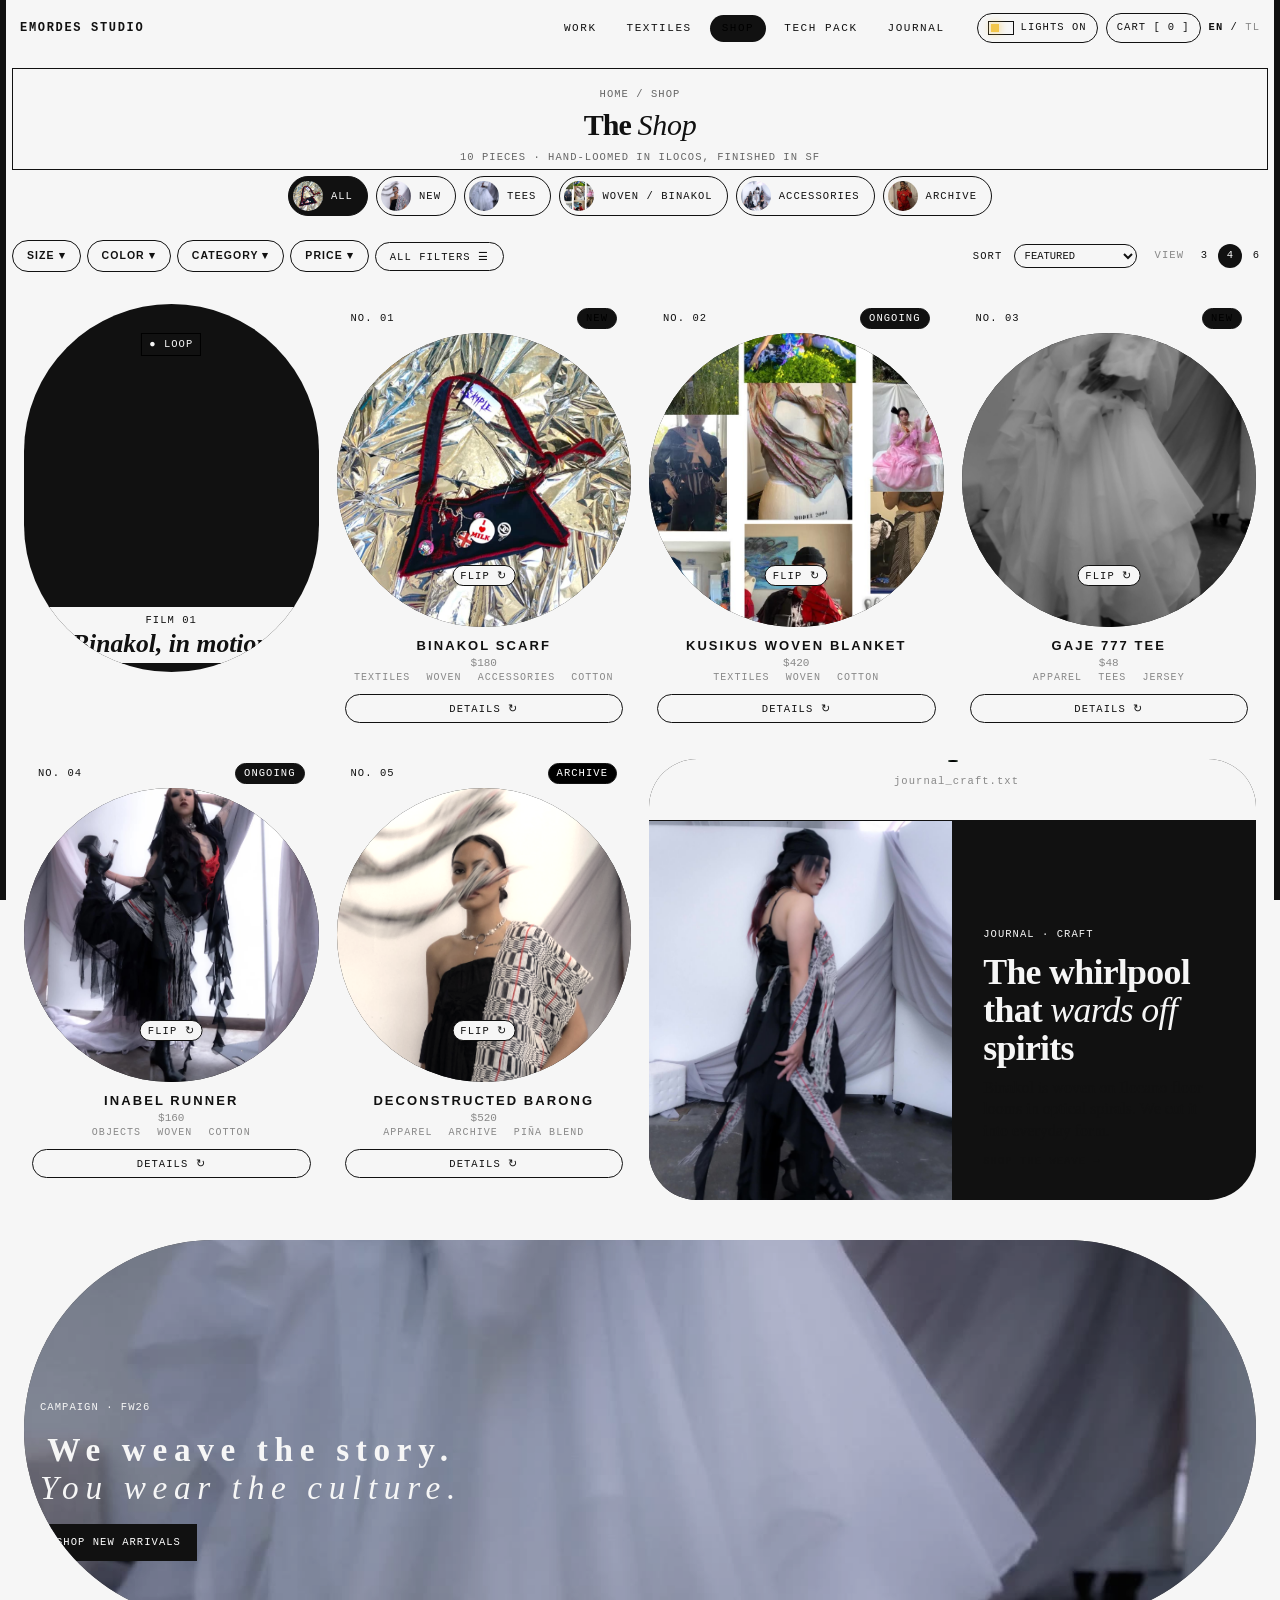
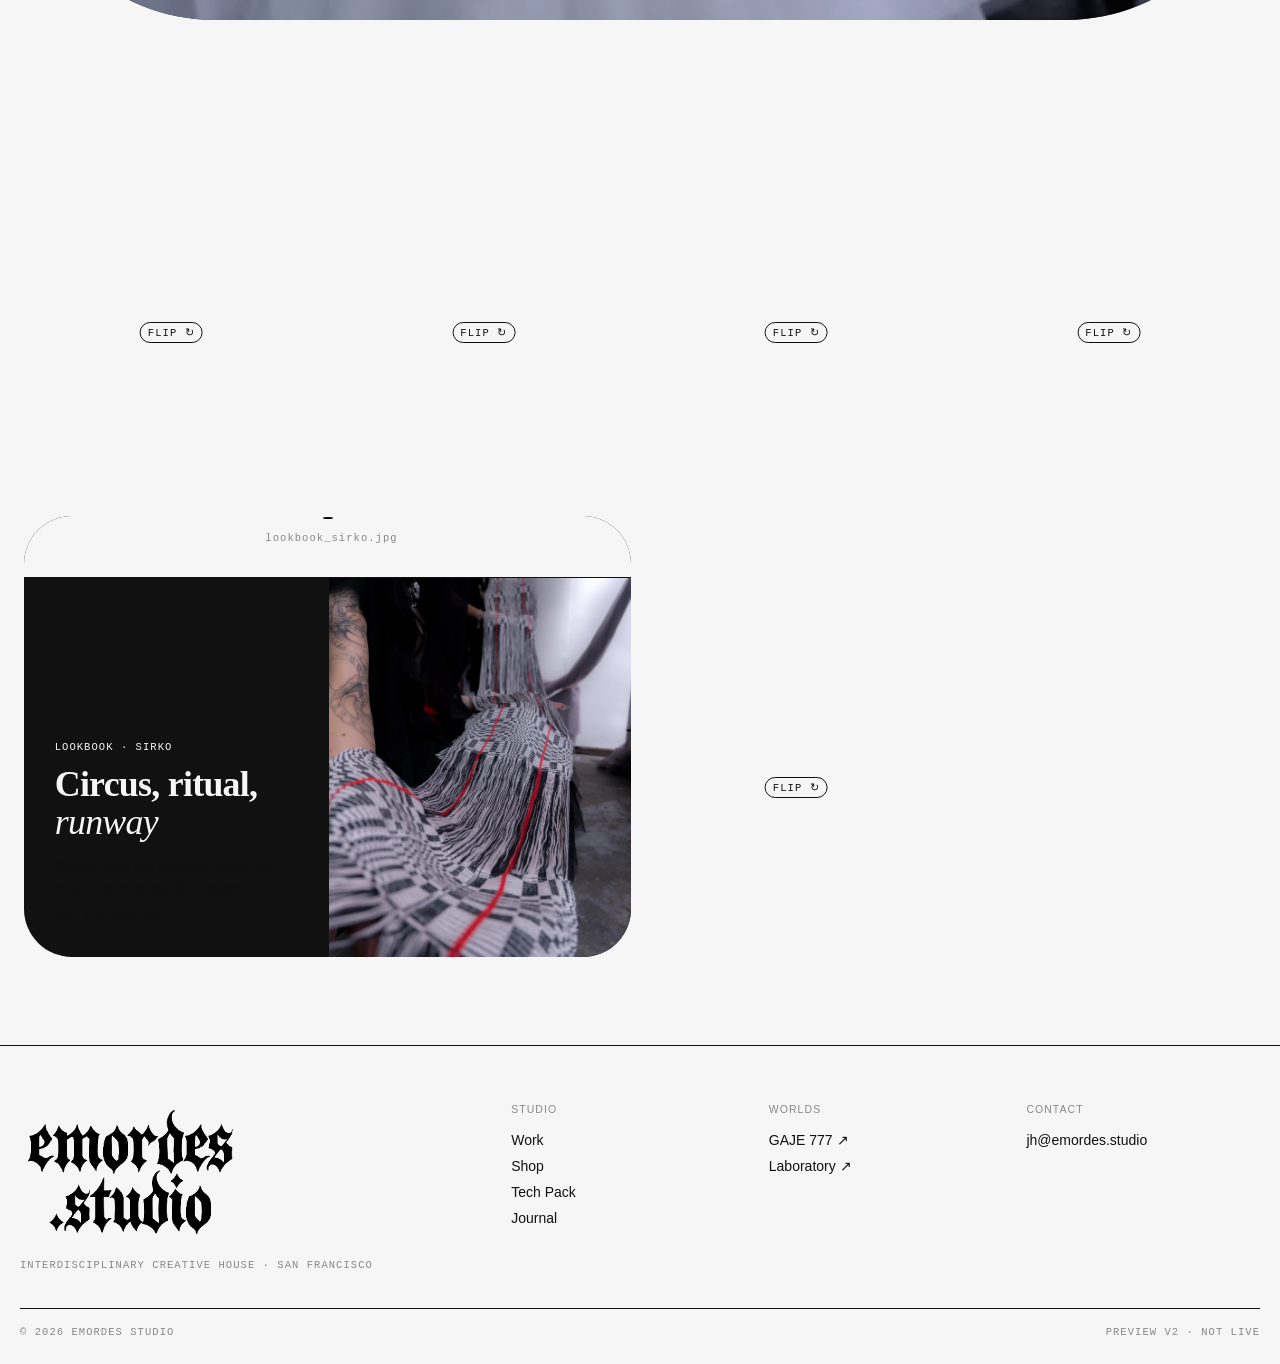
==== commit 24c7369d: "Black hole restyle + select page: catalog.html" ====
--- a/catalog.html
+++ b/catalog.html
@@ -10,6 +10,8 @@
 <script src="app.js" defer></script>
 <script src="shop.js" defer></script>
 <link rel="stylesheet" href="brutal.css">
+<link rel="stylesheet" href="blackhole.css">
+<script src="blackhole.js" defer></script>
 </head>
 <body data-page="catalog">
 <main id="main" class="shop">
--- a/blackhole.css
+++ b/blackhole.css
@@ -0,0 +1,71 @@
+/* Black Hole loop aesthetic. Loaded last on catalog. */
+:root,html.off{--bg:#F6F6F6;--paper:#F6F6F6;--card:#F6F6F6;--g1:#F6F6F6;--g2:#ECECEC;--ink:#111;--mute:#888;--line:#111;--cobalt:#111;--yel:#111;--sans:Helvetica,"Helvetica Neue",Arial,sans-serif;--mono:ui-monospace,"SF Mono",Menlo,Consolas,monospace}
+body{background:#F6F6F6;color:#111}
+.hdr{background:#F6F6F6;border-bottom:0}
+.hdr-in{height:56px}
+.mark .mono{font:700 12px/1 var(--mono);letter-spacing:.14em;text-transform:uppercase}
+.nav a,.nav button{font:500 11px/1 var(--mono);letter-spacing:.14em;text-transform:uppercase;border-radius:9999px;padding:8px 12px}
+.nav a:hover,.nav button:hover,.nav button[aria-expanded=true]{background:#111;color:#F6F6F6}
+.mono,.util .mono{font-family:var(--mono);letter-spacing:.1em;text-transform:uppercase;font-weight:400;font-size:10.5px;color:inherit}
+.util button{border-radius:9999px}
+h1,h2,h3,h4{font-family:var(--sans);text-transform:uppercase;letter-spacing:.06em;font-weight:600}
+h1 em,h2 em,h3 em{font-style:normal}
+.shead{justify-content:center;text-align:center;flex-direction:column;align-items:center;gap:8px;padding:18px 16px 4px}
+.shead h1{font-size:clamp(20px,2.4vw,30px);font-weight:600}
+.crumb,.smeta{color:#888}.crumb a{color:#888;text-decoration:none}
+/* hero pill carousel */
+.bh{padding:8px 0 22px;overflow:hidden;text-align:center}
+.bh-meta{display:flex;justify-content:space-between;max-width:min(980px,86vw);margin:0 auto 12px;font:400 10.5px/1 var(--mono);letter-spacing:.14em;text-transform:uppercase;color:#888}
+.bh-meta b{color:#111;font-weight:400}
+.bh-vp{position:relative;height:clamp(150px,26vw,300px)}
+.bh-tr{display:flex;gap:3vw;position:absolute;left:50%;top:0;height:100%;transition:transform 1.1s cubic-bezier(.22,.8,.2,1);will-change:transform}
+.bh-s{flex:0 0 min(70vw,840px);height:100%;border-radius:9999px;overflow:hidden;background:#111;position:relative;opacity:.55;transition:opacity .8s}
+.bh-s.on{opacity:1}
+.bh-s img{width:100%;height:100%;object-fit:cover;display:block;filter:contrast(1.05)}
+.bh-s canvas{position:absolute;inset:0;width:100%;height:100%;mix-blend-mode:screen;opacity:.85}
+.bh-t{margin-top:16px;font:600 clamp(14px,1.6vw,20px)/1 var(--sans);letter-spacing:.2em;text-transform:uppercase;min-height:20px}
+/* subcats as pills */
+.subcats{justify-content:center;gap:8px;padding:6px 12px 14px;flex-wrap:wrap}
+.sc{width:auto;background:transparent;border:1px solid #111;border-radius:9999px;padding:4px 14px 4px 4px;display:inline-flex;flex-direction:row;align-items:center;gap:8px}
+.sc .st{width:30px;height:30px;border-radius:50%;overflow:hidden;border:0;flex:none;aspect-ratio:1}
+.sc .st img{width:100%;height:100%;object-fit:cover}
+.sc:hover{background:#111;color:#F6F6F6}.sc[aria-current=true]{background:#111;color:#F6F6F6}
+.bar2{border:0}
+.dd summary,.allf,.chip,#sort,.view button,.view *{border-radius:9999px}
+.dd summary,.allf,.chip{border:1px solid #111;background:transparent;padding:7px 14px}
+.dd summary:hover,.allf:hover{background:#111;color:#F6F6F6}
+/* product cards: pill-masked media, title centered below */
+.pgrid{gap:28px 18px;padding:12px 24px 0}
+.ff{background:transparent;border:0}
+.cm{border:0;border-radius:9999px;overflow:hidden;background:#111}
+.cm img{object-fit:cover}
+.ch{border:0;background:transparent;padding:4px 14px}
+.ct{flex-direction:column;align-items:center;text-align:center;gap:4px;border:0;background:transparent;padding:12px 8px 2px}
+.ct b{font:600 13px/1.1 var(--sans);letter-spacing:.16em;text-transform:uppercase}
+.ct span{color:#888;font:400 11px var(--mono)}
+.tags{justify-content:center;border:0;color:#888}
+.tags li{border:0;padding:0 6px;background:transparent}
+.flipb,.flipcue{border-radius:9999px;border:1px solid #111;background:#F6F6F6;color:#111}
+.stt{border:1px solid #111;border-radius:9999px;padding:2px 8px;background:transparent;color:#111}
+.back{background:#F6F6F6;border:1px solid #111;border-radius:28px;overflow:hidden}
+.qadd,.solid,#checkout{border-radius:9999px;background:#111;color:#F6F6F6;border:0}
+.swb{border-radius:50%}
+/* tiles, banners lose window chrome */
+.wbar{display:none}
+.tile,.camp{border:0;border-radius:9999px;overflow:hidden;background:#111;color:#F6F6F6}
+.tile.ed{border-radius:48px}
+.camp{height:clamp(200px,34vw,380px)}
+.camp img{inset:0;height:100%;filter:none;opacity:.8}
+.camp .cc{background:transparent;border:0;color:#F6F6F6;text-align:center;left:0;right:0;bottom:12%;max-width:none}
+.camp h2{font-size:clamp(16px,2.6vw,34px);line-height:1.15;letter-spacing:.2em}
+.drawer{background:#F6F6F6;border-left:1px solid #111}
+@media(max-width:760px){.pgrid{padding:8px 12px 0;gap:22px 10px}.bh-s{flex-basis:78vw}}
+@media(prefers-reduced-motion:reduce){.bh-tr{transition:none}}
+.cartbtn,.lights{white-space:nowrap}
+.util{gap:8px}
+.flipcue{bottom:14%!important;left:50%!important;right:auto!important;transform:translateX(-50%);white-space:nowrap}
+.bh-s canvas{opacity:.35}
+.bh-meta,.crumb,.crumb a,.smeta{color:#666}
+.cm{border-radius:9999px 9999px 9999px 9999px}
+.tile.media .live{left:50%;transform:translateX(-50%);top:8%}
+.tile.media .mcap{text-align:center;left:0;right:0}
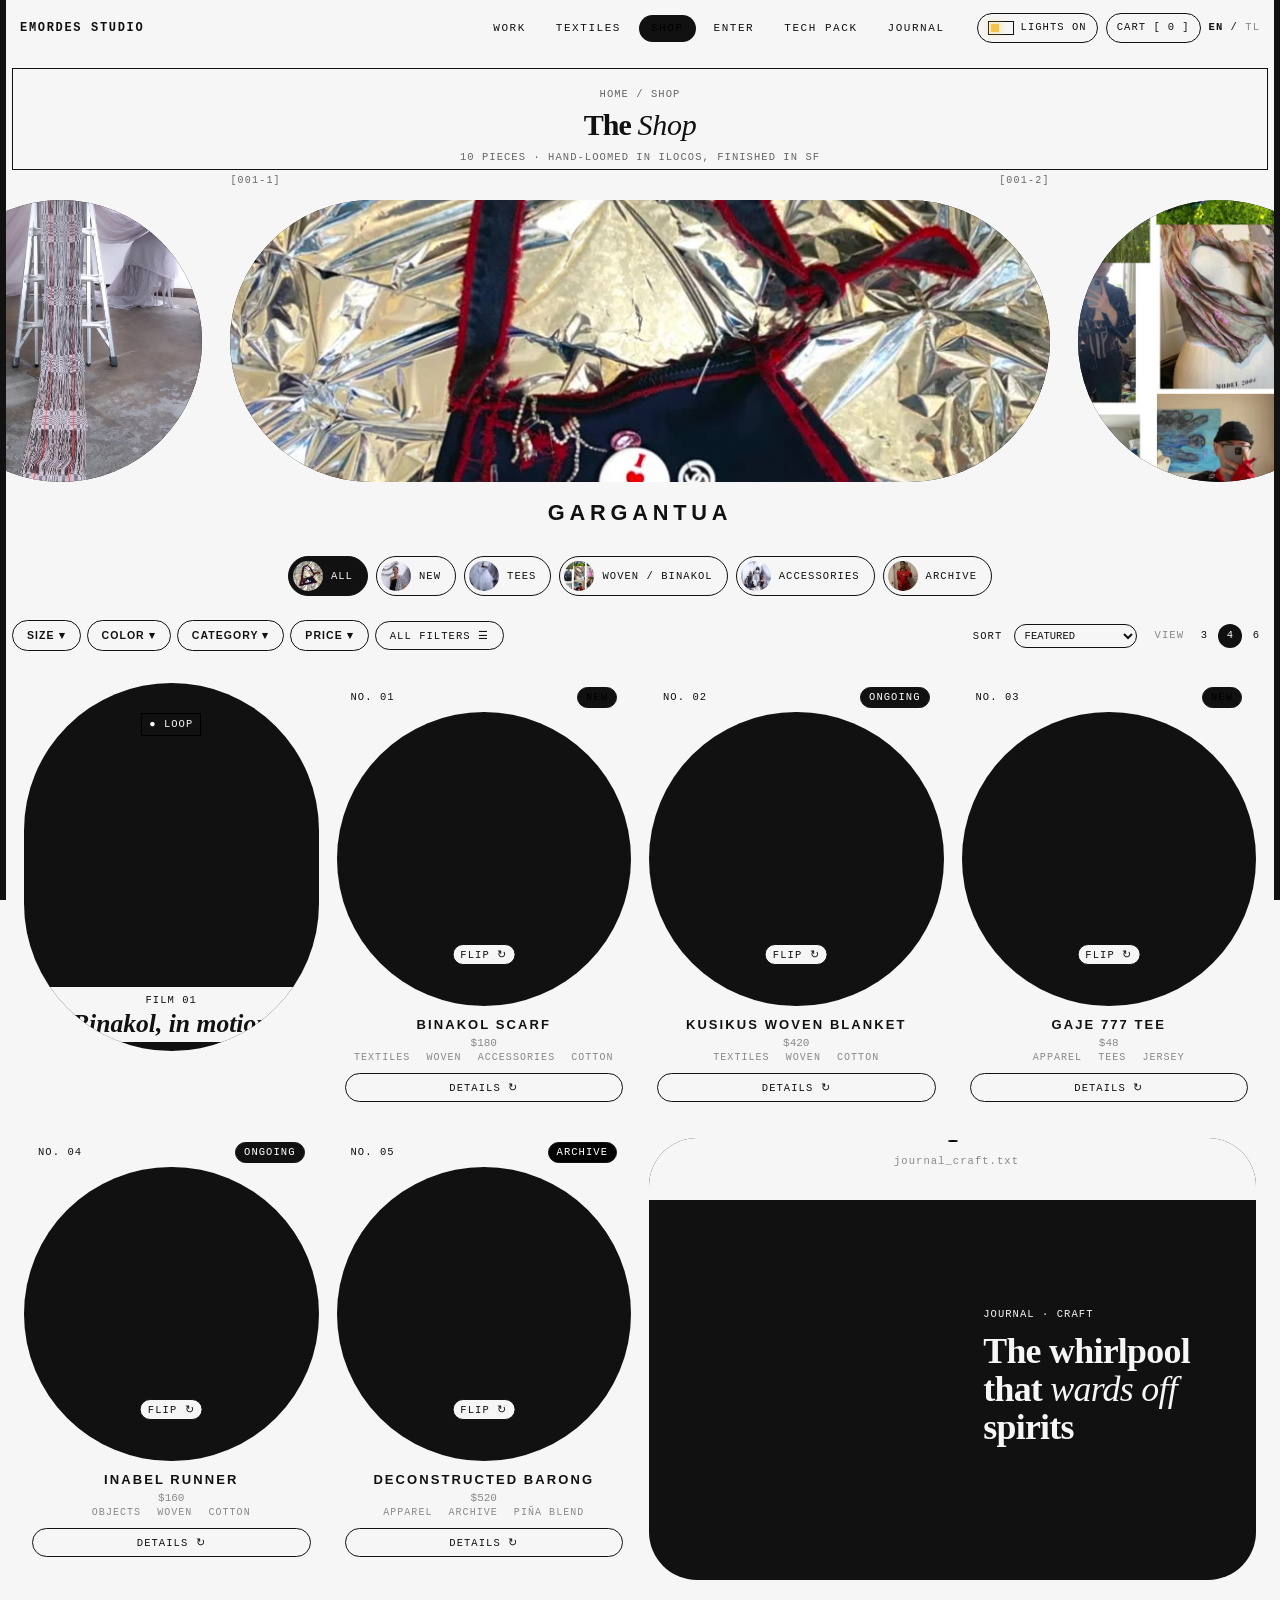
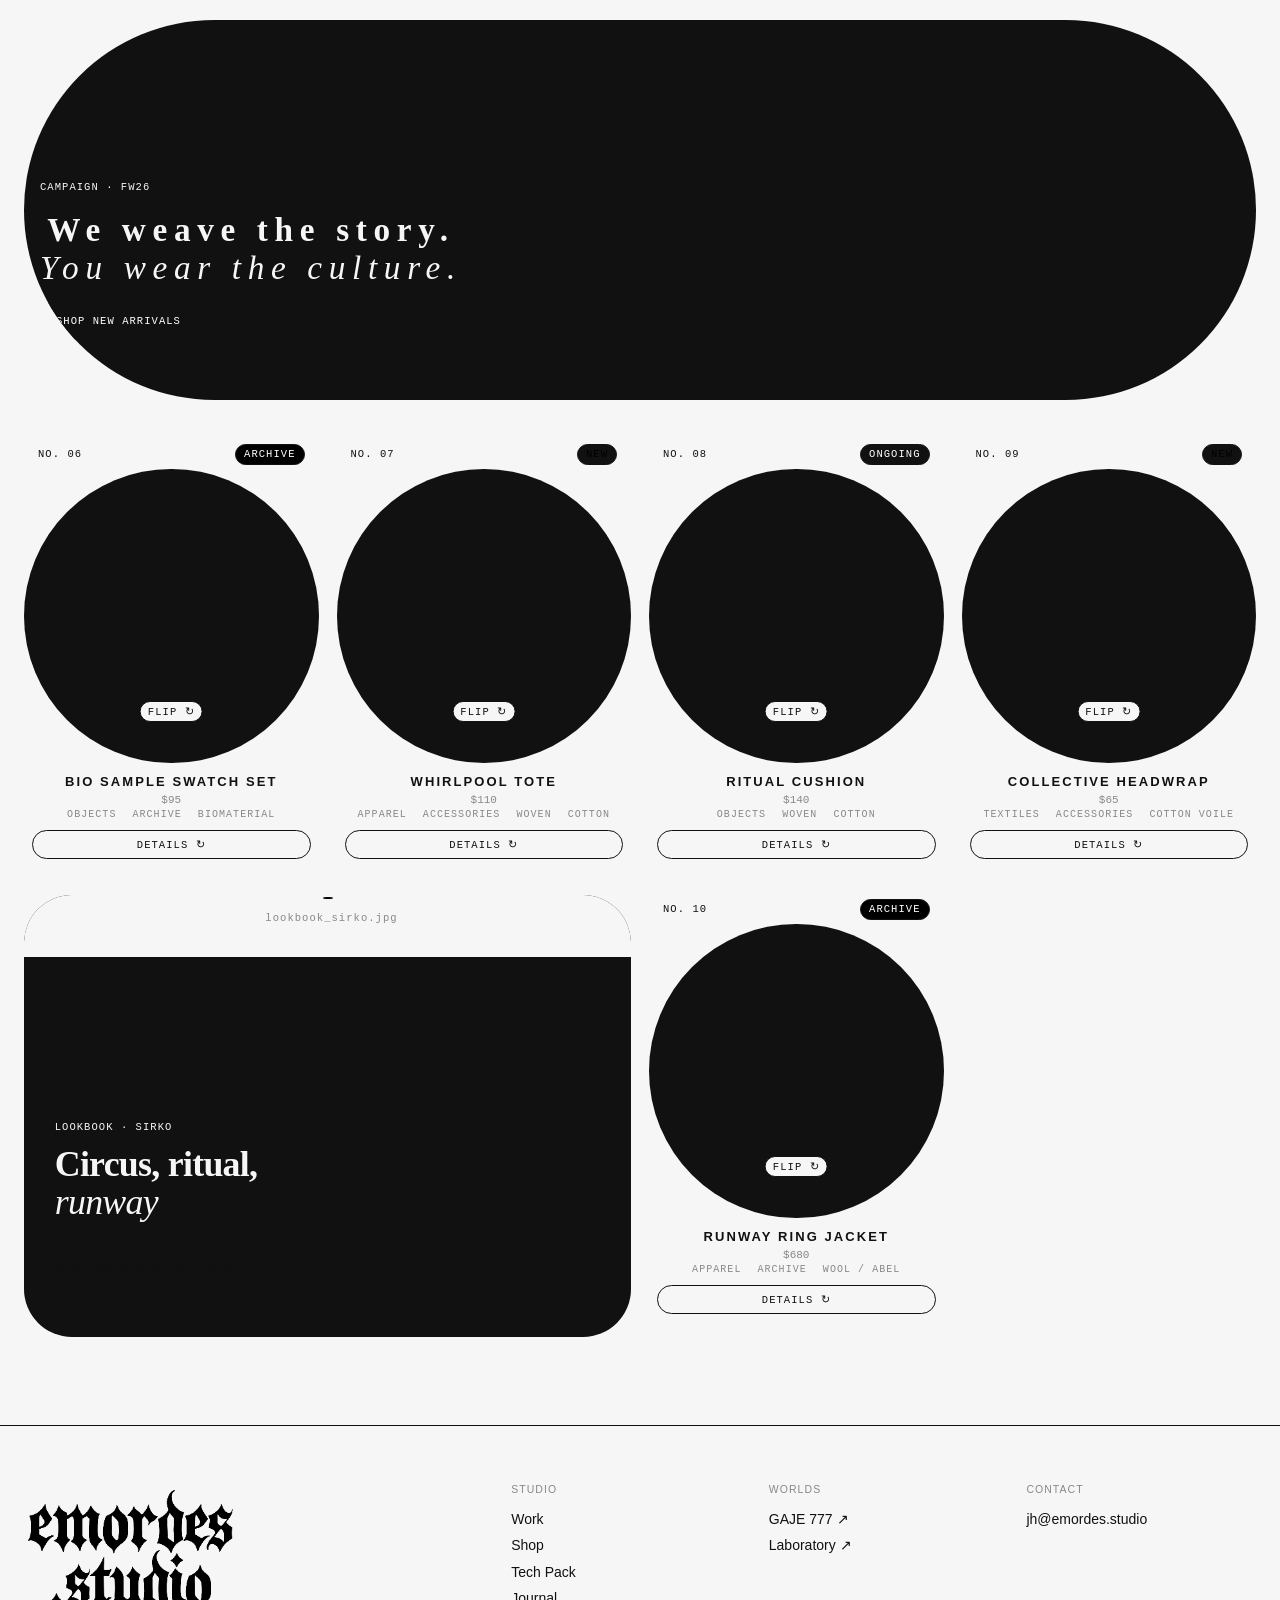
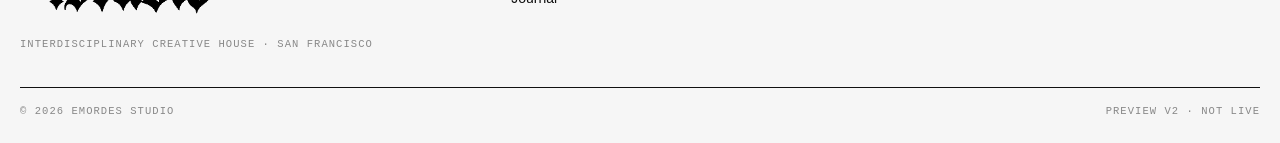
==== commit 0507c2a6: "Black hole restyle + select page: catalog.html" ====
--- a/catalog.html
+++ b/catalog.html
@@ -11,6 +11,8 @@
 <script src="shop.js" defer></script>
 <link rel="stylesheet" href="brutal.css">
 <link rel="stylesheet" href="blackhole.css">
+<link rel="stylesheet" href="bhc.css">
+<script src="bhc.js" defer></script>
 <script src="blackhole.js" defer></script>
 </head>
 <body data-page="catalog">
--- a/blackhole.css
+++ b/blackhole.css
@@ -69,3 +69,5 @@
 .cm{border-radius:9999px 9999px 9999px 9999px}
 .tile.media .live{left:50%;transform:translateX(-50%);top:8%}
 .tile.media .mcap{text-align:center;left:0;right:0}
+
+.bh{--bhH:clamp(140px,22vw,300px);padding:6px 0 26px;overflow:hidden}
--- a/bhc.css
+++ b/bhc.css
@@ -0,0 +1,9 @@
+.bhc{text-align:center;color:#111;font-family:Helvetica,"Helvetica Neue",Arial,sans-serif}
+.bhc-meta{display:flex;justify-content:space-between;width:min(64vw,calc(var(--bhH,260px)*3.3));margin:0 auto 14px;font:400 10px/1 ui-monospace,"SF Mono",Menlo,Consolas,monospace;letter-spacing:.12em;color:#666}
+.bhc-vp{position:relative;height:var(--bhH,260px);overflow:hidden;margin:0}
+.bhc-s{position:absolute;top:0;height:100%;border-radius:9999px;overflow:hidden;background:#111;display:block;transition:left 1.1s cubic-bezier(.65,0,.25,1),width 1.1s cubic-bezier(.65,0,.25,1),opacity .4s}
+.bhc-s img{width:100%;height:100%;object-fit:cover;display:block;transition:transform 1.1s cubic-bezier(.65,0,.25,1)}
+.bhc-s canvas{width:100%;height:100%;display:block}
+.bhc-s:focus-visible{outline:3px solid #111;outline-offset:3px}
+.bhc-t{margin-top:20px;font:600 clamp(15px,1.7vw,22px)/1 Helvetica,Arial,sans-serif;letter-spacing:.22em;text-transform:uppercase;min-height:22px}
+@media(max-width:760px){.bhc-meta{width:78vw}}
